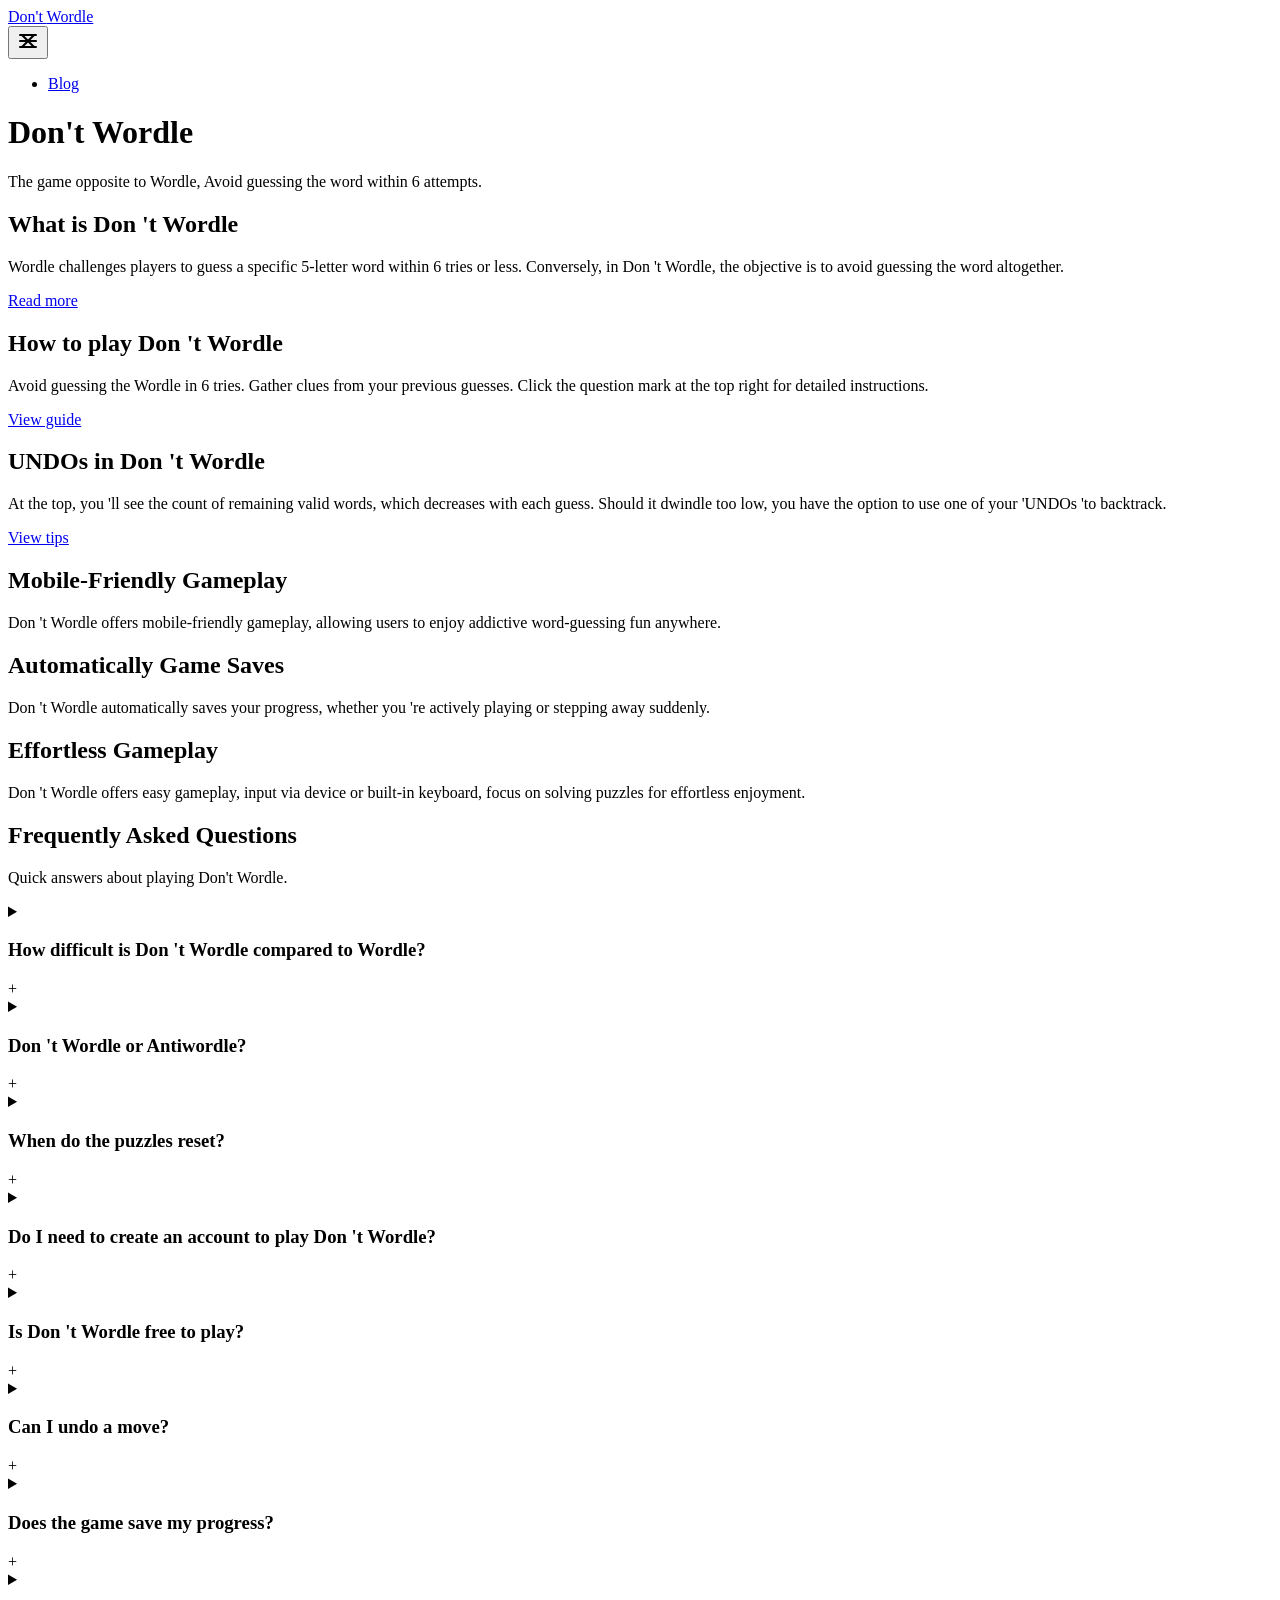
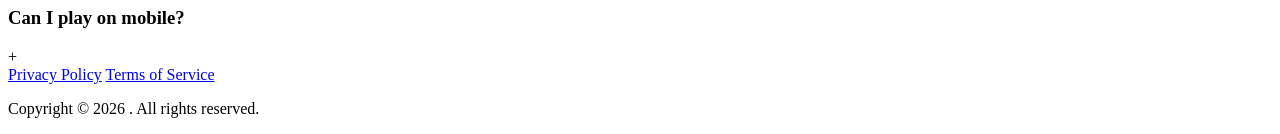
==== index.html @ 12ab4b56 "Create index.html" ====
<!DOCTYPE html>
<html lang="en">
    <head>
        <meta charset="UTF-8">
        <meta name="viewport" content="width=device-width">
        <link rel="icon" type="image/svg+xml" href="/favicon.svg">
        <meta name="generator" content="Astro v3.6.4">
        <title>Don't Wordle - The game opposite to Wordle</title>
        <link rel="canonical" href="https://dontwordle.net/">
        <meta name="description" content="Don't guessing the hidden word within 6 tries. A new puzzle is provided daily.">
        <meta name="robots" content="index, follow">
        <meta property="og:title" content="Don't Wordle - The game opposite to Wordle">
        <meta property="og:type" content="website">
        <meta property="og:image" content="https://dontwordle.net/opengraph.jpg">
        <meta property="og:url" content="https://dontwordle.net/">
        <meta property="og:image:url" content="https://dontwordle.net/opengraph.jpg">
        <meta property="og:image:alt" content="Don't Wordle Homepage Screenshot">
        <!-- Google tag (gtag.js) -->
        <script async src="https://www.googletagmanager.com/gtag/js?id=G-RCT8VWWJVQ"></script>
        <script>
            window.dataLayer = window.dataLayer || [];
            function gtag() {
                dataLayer.push(arguments);
            }
            gtag("js", new Date());

            gtag("config", "G-RCT8VWWJVQ");
        </script>
        <script async src="https://pagead2.googlesyndication.com/pagead/js/adsbygoogle.js?client=ca-pub-7391290963451115" crossorigin="anonymous"></script>
        <link rel="stylesheet" href="/_astro/blog.b8116fa3.css"/>
        <link rel="stylesheet" href="/_astro/App.d53c4189.css"/>
        <script type="module">
            const t = document.getElementById("copyright-year");
            t && (t.textContent = String(new Date().getFullYear()));
        </script>
    </head>
    <body>
        <div class="max-w-screen-xl mx-auto px-5">
            <header class="flex flex-col lg:flex-row justify-between items-center my-5">
                <div class="flex w-full lg:w-auto items-center justify-between">
                    <a href="/" class="text-lg">
                        <span class="font-bold text-slate-800">Don't</span>
                        <span class="text-slate-500">Wordle</span>
                    </a>
                    <div class="block lg:hidden">
                        <button id="astronav-menu" aria-label="Toggle Menu">
                            <svg fill="currentColor" class="w-4 h-4 text-gray-800" width="24" height="24" viewBox="0 0 24 24" xmlns="http://www.w3.org/2000/svg">
                                <title>Toggle Menu</title>
                                <path class="astronav-close-icon astronav-toggle hidden" fill-rule="evenodd" clip-rule="evenodd" d="M18.278 16.864a1 1 0 01-1.414 1.414l-4.829-4.828-4.828 4.828a1 1 0 01-1.414-1.414l4.828-4.829-4.828-4.828a1 1 0 011.414-1.414l4.829 4.828 4.828-4.828a1 1 0 111.414 1.414l-4.828 4.829 4.828 4.828z"></path>
                                <path class="astronav-open-icon astronav-toggle" fill-rule="evenodd" d="M4 5h16a1 1 0 010 2H4a1 1 0 110-2zm0 6h16a1 1 0 010 2H4a1 1 0 010-2zm0 6h16a1 1 0 010 2H4a1 1 0 010-2z"></path>
                            </svg>
                        </button>
                    </div>
                </div>
                <nav class="astronav-items astronav-toggle hidden w-full lg:w-auto mt-2 lg:flex lg:mt-0">
                    <ul class="flex flex-col lg:flex-row lg:gap-3">
                        <li>
                            <a href="/blog" class="flex lg:px-3 py-2 items-center text-gray-600 hover:text-gray-900">
                                <span>Blog</span>
                            </a>
                        </li>
                    </ul>
                </nav>
                <script>
                    (function() {
                        const closeOnClick = false;

                        ["DOMContentLoaded", "astro:after-swap"].forEach( (event) => {
                            document.addEventListener(event, addListeners);
                        }
                        );

                        // Function to clone and replace elements
                        function cloneAndReplace(element) {
                            const clone = element.cloneNode(true);
                            element.parentNode.replaceChild(clone, element);
                        }

                        function addListeners() {
                            // Clean up existing listeners
                            const oldMenuButton = document.getElementById("astronav-menu");
                            if (oldMenuButton) {
                                cloneAndReplace(oldMenuButton);
                            }

                            const oldDropdownMenus = document.querySelectorAll(".astronav-dropdown");
                            oldDropdownMenus.forEach( (menu) => {
                                cloneAndReplace(menu);
                            }
                            );

                            // Mobile nav toggle
                            const menuButton = document.getElementById("astronav-menu");
                            menuButton && menuButton.addEventListener("click", toggleMobileNav);

                            // Dropdown menus
                            const dropdownMenus = document.querySelectorAll(".astronav-dropdown");
                            dropdownMenus.forEach( (menu) => {
                                const button = menu.querySelector("button");
                                button && button.addEventListener("click", (event) => toggleDropdownMenu(event, menu, dropdownMenus));

                                // Handle Submenu Dropdowns
                                const dropDownSubmenus = menu.querySelectorAll(".astronav-dropdown-submenu");

                                dropDownSubmenus.forEach( (submenu) => {
                                    const submenuButton = submenu.querySelector("button");
                                    submenuButton && submenuButton.addEventListener("click", (event) => {
                                        event.stopImmediatePropagation();
                                        toggleSubmenuDropdown(event, submenu);
                                    }
                                    );
                                }
                                );
                            }
                            );

                            // Clicking away from dropdown will remove the dropdown class
                            document.addEventListener("click", closeAllDropdowns);

                            if (closeOnClick) {
                                handleCloseOnClick();
                            }
                        }

                        function toggleMobileNav() {
                            [...document.querySelectorAll(".astronav-toggle")].forEach( (el) => {
                                el.classList.toggle("hidden");
                            }
                            );
                        }

                        function toggleDropdownMenu(event, menu, dropdownMenus) {
                            toggleMenu(menu);

                            // Close one dropdown when selecting another
                            Array.from(dropdownMenus).filter( (el) => el !== menu && !menu.contains(el)).forEach(closeMenu);

                            event.stopPropagation();
                        }

                        function toggleSubmenuDropdown(event, submenu) {
                            event.stopPropagation();
                            toggleMenu(submenu);

                            // Close sibling submenus at the same nesting level
                            const siblingSubmenus = submenu.closest(".astronav-dropdown").querySelectorAll(".astronav-dropdown-submenu");
                            Array.from(siblingSubmenus).filter( (el) => el !== submenu && !submenu.contains(el)).forEach(closeMenu);
                        }

                        function closeAllDropdowns(event) {
                            const dropdownMenus = document.querySelectorAll(".dropdown-toggle");
                            const dropdownParent = document.querySelectorAll(".astronav-dropdown, .astronav-dropdown-submenu");
                            const isButtonInsideDropdown = [...document.querySelectorAll(".astronav-dropdown button, .astronav-dropdown-submenu button, #astronav-menu"), ].some( (button) => button.contains(event.target));
                            if (!isButtonInsideDropdown) {
                                dropdownMenus.forEach( (d) => {
                                    // console.log("I ran", d);
                                    // if (!d.contains(event.target)) {
                                    d.classList.remove("open");
                                    d.removeAttribute("open");
                                    d.classList.add("hidden");
                                    // }
                                }
                                );
                                dropdownParent.forEach( (d) => {
                                    d.classList.remove("open");
                                    d.removeAttribute("open");
                                    d.setAttribute("aria-expanded", "false");
                                }
                                );
                            }
                        }

                        function toggleMenu(menu) {
                            menu.classList.toggle("open");
                            const expanded = menu.getAttribute("aria-expanded") === "true";
                            menu.setAttribute("aria-expanded", expanded ? "false" : "true");
                            menu.hasAttribute("open") ? menu.removeAttribute("open") : menu.setAttribute("open", "");

                            const dropdownToggle = menu.querySelector(".dropdown-toggle");
                            const dropdownExpanded = dropdownToggle.getAttribute("aria-expanded");
                            dropdownToggle.classList.toggle("hidden");
                            dropdownToggle.setAttribute("aria-expanded", dropdownExpanded === "true" ? "false" : "true");
                        }

                        function closeMenu(menu) {
                            // console.log("closing", menu);
                            menu.classList.remove("open");
                            menu.removeAttribute("open");
                            menu.setAttribute("aria-expanded", "false");
                            const dropdownToggles = menu.querySelectorAll(".dropdown-toggle");
                            dropdownToggles.forEach( (toggle) => {
                                toggle.classList.add("hidden");
                                toggle.setAttribute("aria-expanded", "false");
                            }
                            );
                        }

                        function handleCloseOnClick() {
                            const navMenuItems = document.querySelector(".astronav-items");
                            const navToggle = document.getElementById("astronav-menu");
                            const navLink = navMenuItems && navMenuItems.querySelectorAll("a");

                            const MenuIcons = navToggle.querySelectorAll(".astronav-toggle");

                            navLink && navLink.forEach( (item) => {
                                item.addEventListener("click", () => {
                                    navMenuItems?.classList.add("hidden");
                                    MenuIcons.forEach( (el) => {
                                        el.classList.toggle("hidden");
                                    }
                                    );
                                }
                                );
                            }
                            );
                        }
                    }
                    )();
                </script>
                <!-- <div>
      <div class="hidden lg:flex items-center gap-4">
        <a href="#">Log in</a>
        <Link href="#" size="md">Sign up</Link>
      </div>
    </div> -->
            </header>
        </div>
        <div class="max-w-screen-xl mx-auto px-5">
            <div class="mt-16 md:mt-0">
                <h1 class="text-4xl text-center lg:text-5xl font-bold lg:tracking-tight mt-2">Don't Wordle
</h1>
                <p class="text-lg text-center mt-4 text-slate-600">The game opposite to Wordle, Avoid guessing the word within 6 attempts.
</p>
            </div>
            <style>
                astro-island,astro-slot,astro-static-slot {
                    display: contents
                }
            </style>
            <script>
                ( () => {
                    var e = async t => {
                        await (await t())()
                    }
                    ;
                    (self.Astro || (self.Astro = {})).only = e;
                    window.dispatchEvent(new Event("astro:only"));
                }
                )();
                ;( () => {
                    var b = Object.defineProperty;
                    var f = (c, o, i) => o in c ? b(c, o, {
                        enumerable: !0,
                        configurable: !0,
                        writable: !0,
                        value: i
                    }) : c[o] = i;
                    var l = (c, o, i) => (f(c, typeof o != "symbol" ? o + "" : o, i),
                    i);
                    var p;
                    {
                        let c = {
                            0: t => m(t),
                            1: t => i(t),
                            2: t => new RegExp(t),
                            3: t => new Date(t),
                            4: t => new Map(i(t)),
                            5: t => new Set(i(t)),
                            6: t => BigInt(t),
                            7: t => new URL(t),
                            8: t => new Uint8Array(t),
                            9: t => new Uint16Array(t),
                            10: t => new Uint32Array(t)
                        }
                          , o = t => {
                            let[e,r] = t;
                            return e in c ? c[e](r) : void 0
                        }
                          , i = t => t.map(o)
                          , m = t => typeof t != "object" || t === null ? t : Object.fromEntries(Object.entries(t).map( ([e,r]) => [e, o(r)]));
                        customElements.get("astro-island") || customElements.define("astro-island", (p = class extends HTMLElement {
                            constructor() {
                                super(...arguments);
                                l(this, "Component");
                                l(this, "hydrator");
                                l(this, "hydrate", async () => {
                                    var d;
                                    if (!this.hydrator || !this.isConnected)
                                        return;
                                    let e = (d = this.parentElement) == null ? void 0 : d.closest("astro-island[ssr]");
                                    if (e) {
                                        e.addEventListener("astro:hydrate", this.hydrate, {
                                            once: !0
                                        });
                                        return
                                    }
                                    let r = this.querySelectorAll("astro-slot")
                                      , a = {}
                                      , h = this.querySelectorAll("template[data-astro-template]");
                                    for (let n of h) {
                                        let s = n.closest(this.tagName);
                                        s != null && s.isSameNode(this) && (a[n.getAttribute("data-astro-template") || "default"] = n.innerHTML,
                                        n.remove())
                                    }
                                    for (let n of r) {
                                        let s = n.closest(this.tagName);
                                        s != null && s.isSameNode(this) && (a[n.getAttribute("name") || "default"] = n.innerHTML)
                                    }
                                    let u;
                                    try {
                                        u = this.hasAttribute("props") ? m(JSON.parse(this.getAttribute("props"))) : {}
                                    } catch (n) {
                                        let s = this.getAttribute("component-url") || "<unknown>"
                                          , y = this.getAttribute("component-export");
                                        throw y && (s += ` (export ${y})`),
                                        console.error(`[hydrate] Error parsing props for component ${s}`, this.getAttribute("props"), n),
                                        n
                                    }
                                    await this.hydrator(this)(this.Component, u, a, {
                                        client: this.getAttribute("client")
                                    }),
                                    this.removeAttribute("ssr"),
                                    this.dispatchEvent(new CustomEvent("astro:hydrate"))
                                }
                                );
                                l(this, "unmount", () => {
                                    this.isConnected || this.dispatchEvent(new CustomEvent("astro:unmount"))
                                }
                                )
                            }
                            disconnectedCallback() {
                                document.removeEventListener("astro:after-swap", this.unmount),
                                document.addEventListener("astro:after-swap", this.unmount, {
                                    once: !0
                                })
                            }
                            connectedCallback() {
                                if (!this.hasAttribute("await-children") || document.readyState === "interactive" || document.readyState === "complete")
                                    this.childrenConnectedCallback();
                                else {
                                    let e = () => {
                                        document.removeEventListener("DOMContentLoaded", e),
                                        r.disconnect(),
                                        this.childrenConnectedCallback()
                                    }
                                      , r = new MutationObserver( () => {
                                        var a;
                                        ((a = this.lastChild) == null ? void 0 : a.nodeType) === Node.COMMENT_NODE && this.lastChild.nodeValue === "astro:end" && (this.lastChild.remove(),
                                        e())
                                    }
                                    );
                                    r.observe(this, {
                                        childList: !0
                                    }),
                                    document.addEventListener("DOMContentLoaded", e)
                                }
                            }
                            async childrenConnectedCallback() {
                                let e = this.getAttribute("before-hydration-url");
                                e && await import(e),
                                this.start()
                            }
                            start() {
                                let e = JSON.parse(this.getAttribute("opts"))
                                  , r = this.getAttribute("client");
                                if (Astro[r] === void 0) {
                                    window.addEventListener(`astro:${r}`, () => this.start(), {
                                        once: !0
                                    });
                                    return
                                }
                                Astro[r](async () => {
                                    let a = this.getAttribute("renderer-url")
                                      , [h,{default: u}] = await Promise.all([import(this.getAttribute("component-url")), a ? import(a) : () => () => {}
                                    ])
                                      , d = this.getAttribute("component-export") || "default";
                                    if (!d.includes("."))
                                        this.Component = h[d];
                                    else {
                                        this.Component = h;
                                        for (let n of d.split("."))
                                            this.Component = this.Component[n]
                                    }
                                    return this.hydrator = u,
                                    this.hydrate
                                }
                                , e, this)
                            }
                            attributeChangedCallback() {
                                this.hydrate()
                            }
                        }
                        ,
                        l(p, "observedAttributes", ["props"]),
                        p))
                    }
                }
                )();
            </script>
            <astro-island uid="164en0" component-url="/_astro/App.109195bf.js" component-export="default" renderer-url="/_astro/client.7bfb04bd.js" props="{}" ssr="" client="only" opts="{&quot;name&quot;:&quot;App&quot;,&quot;value&quot;:&quot;react&quot;}"></astro-island>
            <div class="grid sm:grid-cols-2 md:grid-cols-3 mt-16 gap-16">
                <div class="flex gap-4 items-start">
                    <div class="mt-1 bg-black rounded-full  p-2 w-8 h-8 shrink-0"></div>
                    <div>
                        <h2 class="font-semibold text-lg">What is Don &#39;t Wordle</h2>
                        <p class="text-slate-500 mt-2 leading-relaxed">Wordle challenges players to guess a specific 5-letter word within 6 tries or less. Conversely, in Don &#39;t Wordle, the objective is to avoid guessing the word altogether.</p>
                        <a href="/blog/what-is-dont-wordle-game" class="mt-3 inline-flex text-sm font-medium text-blue-600 hover:text-blue-800 underline">Read more </a>
                    </div>
                </div>
                <div class="flex gap-4 items-start">
                    <div class="mt-1 bg-black rounded-full  p-2 w-8 h-8 shrink-0"></div>
                    <div>
                        <h2 class="font-semibold text-lg">How to play Don &#39;t Wordle</h2>
                        <p class="text-slate-500 mt-2 leading-relaxed">Avoid guessing the Wordle in 6 tries. Gather clues from your previous guesses. Click the question mark at the top right for detailed instructions.</p>
                        <a href="/blog/how-to-play-dont-wordle-game" class="mt-3 inline-flex text-sm font-medium text-blue-600 hover:text-blue-800 underline">View guide </a>
                    </div>
                </div>
                <div class="flex gap-4 items-start">
                    <div class="mt-1 bg-black rounded-full  p-2 w-8 h-8 shrink-0"></div>
                    <div>
                        <h2 class="font-semibold text-lg">UNDOs in Don &#39;t Wordle</h2>
                        <p class="text-slate-500 mt-2 leading-relaxed">At the top, you &#39;ll see the count of remaining valid words, which decreases with each guess. Should it dwindle too low, you have the option to use one of your &#39;UNDOs &#39;to backtrack.</p>
                        <a href="/blog/tips-for-playing-dont-wordle-game" class="mt-3 inline-flex text-sm font-medium text-blue-600 hover:text-blue-800 underline">View tips </a>
                    </div>
                </div>
                <div class="flex gap-4 items-start">
                    <div class="mt-1 bg-black rounded-full  p-2 w-8 h-8 shrink-0"></div>
                    <div>
                        <h2 class="font-semibold text-lg">Mobile-Friendly Gameplay</h2>
                        <p class="text-slate-500 mt-2 leading-relaxed">Don &#39;t Wordle offers mobile-friendly gameplay, allowing users to enjoy addictive word-guessing fun anywhere.</p>
                    </div>
                </div>
                <div class="flex gap-4 items-start">
                    <div class="mt-1 bg-black rounded-full  p-2 w-8 h-8 shrink-0"></div>
                    <div>
                        <h2 class="font-semibold text-lg">Automatically Game Saves</h2>
                        <p class="text-slate-500 mt-2 leading-relaxed">Don &#39;t Wordle automatically saves your progress, whether you &#39;re actively playing or stepping away suddenly.</p>
                    </div>
                </div>
                <div class="flex gap-4 items-start">
                    <div class="mt-1 bg-black rounded-full  p-2 w-8 h-8 shrink-0"></div>
                    <div>
                        <h2 class="font-semibold text-lg">Effortless Gameplay</h2>
                        <p class="text-slate-500 mt-2 leading-relaxed">Don &#39;t Wordle offers easy gameplay, input via device or built-in keyboard, focus on solving puzzles for effortless enjoyment.</p>
                    </div>
                </div>
            </div>
            <section class="mx-auto mt-20 max-w-3xl">
                <div class="text-center">
                    <h2 class="text-3xl font-bold tracking-tight text-slate-900">Frequently Asked Questions
</h2>
                    <p class="mt-3 text-slate-600">Quick answers about playing Don't Wordle.
</p>
                </div>
                <div class="mt-8 divide-y divide-slate-200 border-y border-slate-200">
                    <details class="group py-5">
                        <summary class="flex cursor-pointer list-none items-center justify-between gap-4 text-left text-lg font-semibold text-slate-900">
                            <h3>How difficult is Don &#39;t Wordle compared to Wordle?</h3>
                            <span class="text-2xl leading-none text-slate-400 transition group-open:rotate-45">+
</span>
                        </summary>
                        <p class="mt-3 leading-7 text-slate-600">Don &#39;t Wordle is much harder than Wordle, which is intentionally done by Don &#39;t Wordle to make the puzzles more challenging.</p>
                    </details>
                    <details class="group py-5">
                        <summary class="flex cursor-pointer list-none items-center justify-between gap-4 text-left text-lg font-semibold text-slate-900">
                            <h3>Don &#39;t Wordle or Antiwordle?</h3>
                            <span class="text-2xl leading-none text-slate-400 transition group-open:rotate-45">+
</span>
                        </summary>
                        <p class="mt-3 leading-7 text-slate-600">Don &#39;t Wordle and Antiwordle are the same game, and they play almost the same.</p>
                    </details>
                    <details class="group py-5">
                        <summary class="flex cursor-pointer list-none items-center justify-between gap-4 text-left text-lg font-semibold text-slate-900">
                            <h3>When do the puzzles reset?</h3>
                            <span class="text-2xl leading-none text-slate-400 transition group-open:rotate-45">+
</span>
                        </summary>
                        <p class="mt-3 leading-7 text-slate-600">The puzzles are reset every day, which means that every day is a new challenge, so you &#39;re welcome to play a game every day.</p>
                    </details>
                    <details class="group py-5">
                        <summary class="flex cursor-pointer list-none items-center justify-between gap-4 text-left text-lg font-semibold text-slate-900">
                            <h3>Do I need to create an account to play Don &#39;t Wordle?</h3>
                            <span class="text-2xl leading-none text-slate-400 transition group-open:rotate-45">+
</span>
                        </summary>
                        <p class="mt-3 leading-7 text-slate-600">You don &#39;t need to create any account to play Don &#39;t Wordle because it runs in your browser.</p>
                    </details>
                    <details class="group py-5">
                        <summary class="flex cursor-pointer list-none items-center justify-between gap-4 text-left text-lg font-semibold text-slate-900">
                            <h3>Is Don &#39;t Wordle free to play?</h3>
                            <span class="text-2xl leading-none text-slate-400 transition group-open:rotate-45">+
</span>
                        </summary>
                        <p class="mt-3 leading-7 text-slate-600">Yes, Don &#39;t Wordle is free to play and we won &#39;t charge you anything.</p>
                    </details>
                    <details class="group py-5">
                        <summary class="flex cursor-pointer list-none items-center justify-between gap-4 text-left text-lg font-semibold text-slate-900">
                            <h3>Can I undo a move?</h3>
                            <span class="text-2xl leading-none text-slate-400 transition group-open:rotate-45">+
</span>
                        </summary>
                        <p class="mt-3 leading-7 text-slate-600">Yes. If your remaining valid words get too low, you can use an UNDO to backtrack and try a different route. Make good use of the UNDO mechanic, it will help you win the game!</p>
                    </details>
                    <details class="group py-5">
                        <summary class="flex cursor-pointer list-none items-center justify-between gap-4 text-left text-lg font-semibold text-slate-900">
                            <h3>Does the game save my progress?</h3>
                            <span class="text-2xl leading-none text-slate-400 transition group-open:rotate-45">+
</span>
                        </summary>
                        <p class="mt-3 leading-7 text-slate-600">Yes. Don &#39;t Wordle automatically saves your current game progress, so you can come back later and keep playing.</p>
                    </details>
                    <details class="group py-5">
                        <summary class="flex cursor-pointer list-none items-center justify-between gap-4 text-left text-lg font-semibold text-slate-900">
                            <h3>Can I play on mobile?</h3>
                            <span class="text-2xl leading-none text-slate-400 transition group-open:rotate-45">+
</span>
                        </summary>
                        <p class="mt-3 leading-7 text-slate-600">Yes. Don &#39;t Wordle is designed to work well on mobile devices, tablets, and desktop browsers.</p>
                    </details>
                </div>
            </section>
        </div>
        <footer class="my-20 px-5">
            <nav class="mb-4 flex justify-center gap-6 text-sm text-slate-500" aria-label="Footer">
                <a class="hover:text-slate-900" href="/privacy-policy">Privacy Policy</a>
                <a class="hover:text-slate-900" href="/terms-of-service">Terms of Service</a>
            </nav>
            <p class="text-center text-sm text-slate-500">
                Copyright © <span id="copyright-year">2026</span>
                . All rights reserved.

            </p>
        </footer>
        <script defer src="https://static.cloudflareinsights.com/beacon.min.js/v833ccba57c9e4d2798f2e76cebdd09a11778172276447" integrity="sha512-57MDmcccJXYtNnH+ZiBwzC4jb2rvgVCEokYN+L/nLlmO8rfYT/gIpW2A569iJ/3b+0UEasghjuZH/ma3wIs/EQ==" data-cf-beacon='{"version":"2024.11.0","token":"1f3c5c199eaf436684d13373bb86c7ff","r":1,"server_timing":{"name":{"cfCacheStatus":true,"cfEdge":true,"cfExtPri":true,"cfL4":true,"cfOrigin":true,"cfSpeedBrain":true},"location_startswith":null}}' crossorigin="anonymous"></script>
    </body>
</html>
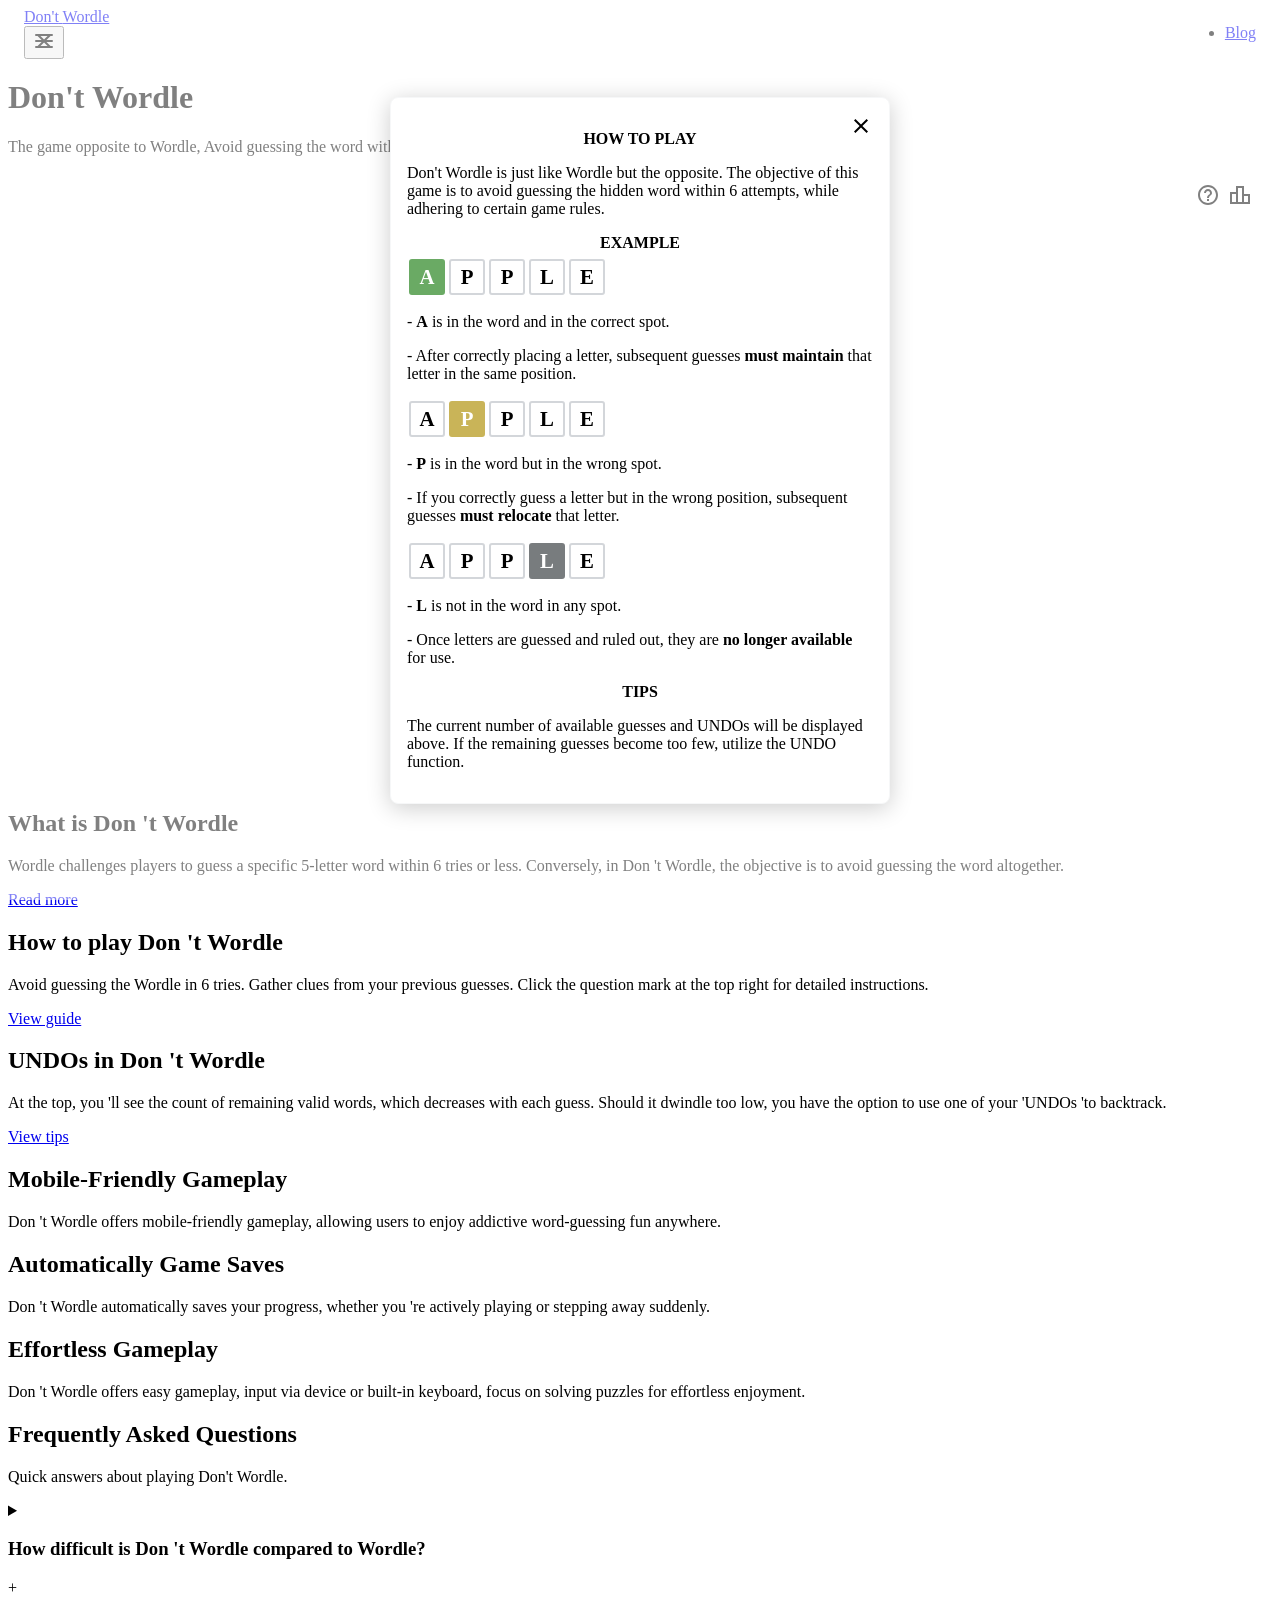
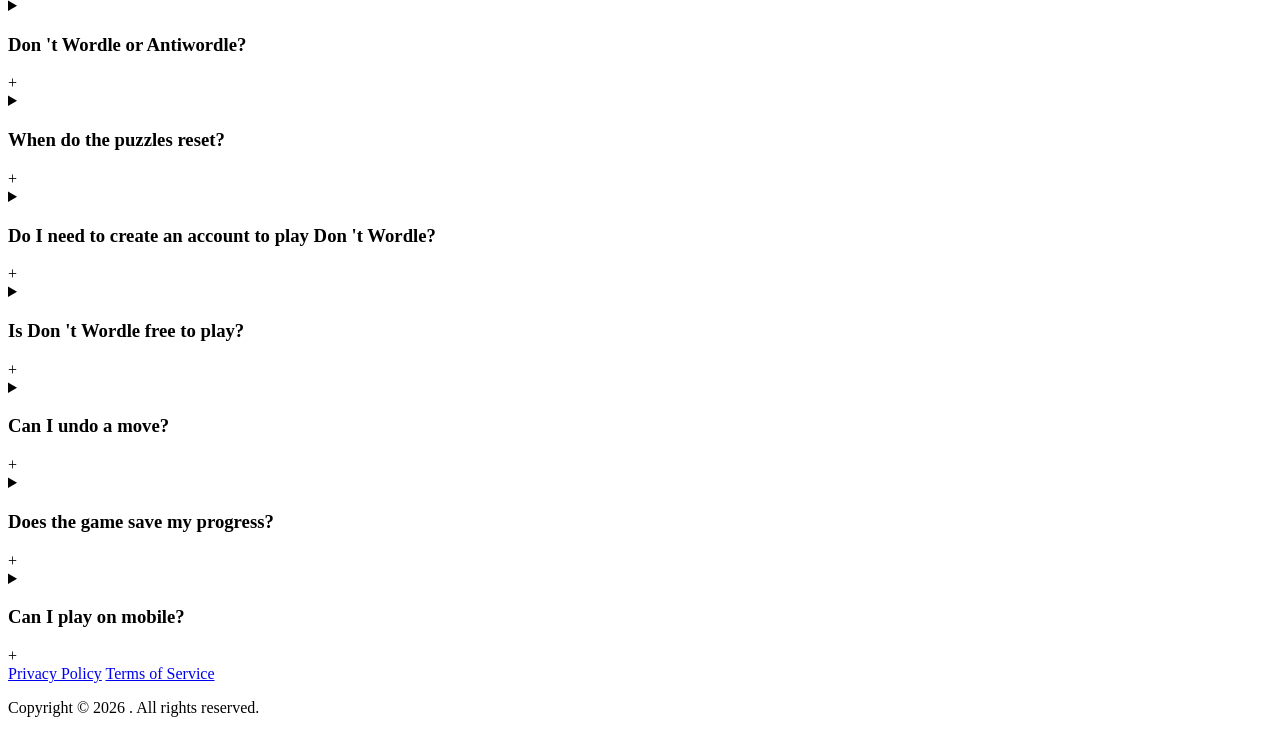
==== commit e4d64f23: "added some js and css" ====
--- a/index.html
+++ b/index.html
@@ -6,27 +6,13 @@
         <link rel="icon" type="image/svg+xml" href="/favicon.svg">
         <meta name="generator" content="Astro v3.6.4">
         <title>Don't Wordle - The game opposite to Wordle</title>
-        <link rel="canonical" href="https://dontwordle.net/">
         <meta name="description" content="Don't guessing the hidden word within 6 tries. A new puzzle is provided daily.">
         <meta name="robots" content="index, follow">
         <meta property="og:title" content="Don't Wordle - The game opposite to Wordle">
         <meta property="og:type" content="website">
         <meta property="og:image" content="https://dontwordle.net/opengraph.jpg">
-        <meta property="og:url" content="https://dontwordle.net/">
         <meta property="og:image:url" content="https://dontwordle.net/opengraph.jpg">
         <meta property="og:image:alt" content="Don't Wordle Homepage Screenshot">
-        <!-- Google tag (gtag.js) -->
-        <script async src="https://www.googletagmanager.com/gtag/js?id=G-RCT8VWWJVQ"></script>
-        <script>
-            window.dataLayer = window.dataLayer || [];
-            function gtag() {
-                dataLayer.push(arguments);
-            }
-            gtag("js", new Date());
-
-            gtag("config", "G-RCT8VWWJVQ");
-        </script>
-        <script async src="https://pagead2.googlesyndication.com/pagead/js/adsbygoogle.js?client=ca-pub-7391290963451115" crossorigin="anonymous"></script>
         <link rel="stylesheet" href="/_astro/blog.b8116fa3.css"/>
         <link rel="stylesheet" href="/_astro/App.d53c4189.css"/>
         <script type="module">
--- a/_astro/App.d53c4189.css
+++ b/_astro/App.d53c4189.css
@@ -0,0 +1,860 @@
+.App:focus,button:focus {
+    outline: none
+}
+
+.in-game-score {
+    display: flex;
+    justify-content: center;
+    text-align: center
+}
+
+.valid-words-remaining-container {
+    margin-right: 20px
+}
+
+.in-game-score .score-count {
+    font-size: 2em;
+    margin-bottom: 15px
+}
+
+.show-undo-link {
+    color: #00e;
+    text-decoration: underline;
+    cursor: pointer
+}
+
+.valid-words-remaining-count-at-row {
+    position: absolute;
+    width: 60px;
+    left: calc(50% + 104px)
+}
+
+.valid-words-remaining-count-at-row.show-link-to-words-remaining {
+    text-decoration: underline;
+    color: #00f;
+    cursor: pointer
+}
+
+.letter-box {
+    border: 2px solid #d3d6da;
+    border-radius: 3px;
+    margin: 2px;
+    font-size: 1.3rem;
+    font-weight: 700;
+    height: 2rem;
+    width: 2rem;
+    display: flex;
+    justify-content: center;
+    align-items: center;
+    text-transform: uppercase
+}
+
+.filled-box {
+    border: 2px solid black
+}
+
+.letter-row {
+    display: flex
+}
+
+.letter-box-miss {
+    border: 2px solid #787c7e;
+    background-color: #787c7e;
+    color: #fff
+}
+
+.letter-box-success {
+    border: 2px solid #6aaa64;
+    background-color: #6aaa64;
+    color: #fff
+}
+
+.letter-box-partial-success {
+    border: 2px solid #c9b458;
+    background-color: #c9b458;
+    color: #fff
+}
+
+.letter-box-death {
+    border: 2px solid #ec4646;
+    background-color: #ec4646;
+    color: #fff
+}
+
+.letter-box-disqualified {
+    border: 2px solid #a8a8a8;
+    background-color: #a8a8a8;
+    color: #a8a8a8;
+    transition: 3s
+}
+
+.letter-box-win {
+    animation-name: Bounce;
+    animation-duration: 1s
+}
+
+.letter-box[data-animation=pop] {
+    animation-name: PopIn;
+    animation-duration: .1s
+}
+
+@keyframes PopIn {
+    0% {
+        transform: scale(.8);
+        opacity: 0
+    }
+
+    40% {
+        transform: scale(1.1);
+        opacity: 1
+    }
+}
+
+.letter-box[data-animation=flip-in] {
+    animation-name: FlipIn;
+    animation-duration: .2s;
+    animation-timing-function: ease-in;
+    animation-fill-mode: forwards
+}
+
+@keyframes FlipIn {
+    0% {
+        transform: rotateX(0)
+    }
+
+    to {
+        transform: rotateX(-90deg)
+    }
+}
+
+.letter-box[data-animation=flip-out] {
+    animation-name: FlipOut;
+    animation-duration: .2s;
+    animation-timing-function: ease-in;
+    animation-fill-mode: forwards
+}
+
+@keyframes FlipOut {
+    0% {
+        transform: rotateX(-90deg)
+    }
+
+    to {
+        transform: rotateX(0)
+    }
+}
+
+.letter-box[data-animation=flip-game-over-begin] {
+    animation-name: FlipGameOverBegin;
+    animation-duration: .2s;
+    animation-timing-function: ease-in;
+    animation-fill-mode: forwards
+}
+
+@keyframes FlipGameOverBegin {
+    0% {
+        transform: rotateX(0)
+    }
+
+    to {
+        transform: rotateX(-90deg)
+    }
+}
+
+.letter-box[data-animation=flip-game-over-end] {
+    animation-name: FlipGameOverEnd;
+    animation-duration: .2s;
+    animation-timing-function: ease-in;
+    animation-fill-mode: forwards
+}
+
+@keyframes FlipGameOverEnd {
+    0% {
+        transform: rotateX(-90deg)
+    }
+
+    to {
+        transform: rotateX(0)
+    }
+}
+
+@keyframes Bounce {
+    0%,20% {
+        transform: translateY(0)
+    }
+
+    40% {
+        transform: translateY(-30px)
+    }
+
+    50% {
+        transform: translateY(5px)
+    }
+
+    60% {
+        transform: translateY(-15px)
+    }
+
+    80% {
+        transform: translateY(2px)
+    }
+
+    to {
+        transform: translateY(0)
+    }
+}
+
+#game-board {
+    display: flex;
+    align-items: center;
+    flex-direction: column
+}
+
+#keyboard-cont {
+    margin: 1rem 0;
+    display: flex;
+    flex-direction: column;
+    align-items: center
+}
+
+#keyboard-cont div {
+    display: flex
+}
+
+.special-buttons {
+    margin-bottom: 20px;
+    text-transform: none
+}
+
+.second-row {
+    margin: .5rem 0
+}
+
+.keyboard-button {
+    height: 50px;
+    border-radius: 4px;
+    font-size: 1rem;
+    font-weight: 700;
+    padding: .5rem;
+    margin: 0 2px;
+    cursor: pointer;
+    text-transform: uppercase;
+    border: 2px solid #d3d6da;
+    background-color: #d3d6da;
+    color: #000
+}
+
+#undo-button,#show-undo-results,#random-starting-word {
+    text-transform: none;
+    height: 40px
+}
+
+.keyboard-button-success {
+    border: 2px solid #6aaa64;
+    background-color: #6aaa64;
+    color: #fff
+}
+
+.keyboard-button-partial-success {
+    border: 2px solid #c9b458;
+    background-color: #c9b458;
+    color: #fff
+}
+
+.keyboard-button-miss {
+    border: 2px solid #787c7e;
+    background-color: #787c7e;
+    color: #fff
+}
+
+.keyboard-button-miss .delete-icon path {
+    fill: #fff
+}
+
+header {
+    display: flex;
+    flex-direction: row;
+    align-items: center;
+    justify-content: space-between;
+    flex-wrap: nowrap;
+    height: 50px;
+    color: #000;
+    padding: 0 16px;
+    margin-bottom: 16px
+}
+
+header .title {
+    font-weight: 700;
+    font-size: 20px;
+    line-height: 100%;
+    letter-spacing: .01em;
+    text-align: center;
+    left: 0;
+    right: 0;
+    pointer-events: none
+}
+
+button.icon {
+    background: none;
+    border: none;
+    cursor: pointer;
+    padding: 0 4px
+}
+
+#nav-button {
+    padding-top: 2px
+}
+
+.menu-left {
+    display: flex;
+    margin: 0;
+    padding: 0;
+    align-items: center;
+    width: 70px;
+    justify-content: flex-start
+}
+
+.valid-word-remaining-result {
+    display: flex
+}
+
+.valid-word-remaining-list {
+    font-size: 1.6rem
+}
+
+.valid-word-remaining-result-letter {
+    border: 2px solid #d3d6da;
+    border-radius: 3px;
+    margin: 2px;
+    font-size: 1.6rem;
+    font-weight: 700;
+    height: 2.4rem;
+    width: 2.4rem;
+    display: flex;
+    justify-content: center;
+    align-items: center;
+    text-transform: uppercase;
+    text-align: center
+}
+
+.valid-letter-box-miss {
+    border: 2px solid #787c7e;
+    background-color: #787c7e;
+    color: #fff
+}
+
+.valid-letter-box-success {
+    border: 2px solid #6aaa64;
+    background-color: #6aaa64;
+    color: #fff
+}
+
+.valid-letter-box-partial-success {
+    border: 2px solid #c9b458;
+    background-color: #c9b458;
+    color: #fff
+}
+
+.close-icon {
+    width: 24px;
+    height: 24px;
+    position: absolute;
+    top: 16px;
+    right: 16px;
+    cursor: pointer
+}
+
+.container {
+    display: flex;
+    flex-direction: column;
+    align-items: center;
+    justify-content: center;
+    padding-top: 16px
+}
+
+.container h1 {
+    font-weight: 700;
+    font-size: 16px;
+    letter-spacing: .5px;
+    text-transform: uppercase;
+    text-align: center;
+    margin-bottom: 10px
+}
+
+#statistics1,#statistics2 {
+    display: flex;
+    margin-bottom: 30px
+}
+
+#guess-distribution {
+    width: 80%
+}
+
+.statistic-container {
+    flex: 1;
+    margin-left: 12px
+}
+
+.statistic-container .statistic {
+    font-size: 36px;
+    font-weight: 400;
+    display: flex;
+    align-items: center;
+    justify-content: center;
+    text-align: center;
+    letter-spacing: .05em;
+    font-variant-numeric: proportional-nums
+}
+
+.statistic-container .label {
+    font-size: 12px;
+    display: flex;
+    align-items: center;
+    justify-content: center;
+    text-align: center
+}
+
+.graph-container {
+    width: 100%;
+    display: flex;
+    align-items: center;
+    padding-bottom: 12px;
+    font-size: 14px;
+    line-height: 20px
+}
+
+.graph-container .guess {
+    width: 100px;
+    text-align: right
+}
+
+.graph-container .graph {
+    width: 100%;
+    height: 100%;
+    padding-left: 4px
+}
+
+.graph-container .graph .num-guesses {
+    font-weight: 700;
+    color: #fff
+}
+
+.graph-container .graph .graph-bar {
+    height: 100%;
+    width: 0%;
+    position: relative;
+    background-color: gray;
+    display: flex;
+    justify-content: center
+}
+
+.graph-container .graph .graph-bar.align-right {
+    justify-content: flex-end;
+    padding-right: 8px
+}
+
+.graph-container .graph .graph-bar.highlight {
+    background-color: #6aaa64
+}
+
+.footer {
+    display: flex;
+    width: 100%
+}
+
+.countdown {
+    border-right: 1px solid black;
+    padding-right: 12px;
+    width: 50%
+}
+
+.statistic.timer {
+    font-variant-numeric: initial
+}
+
+.share {
+    display: flex;
+    justify-content: center;
+    align-items: center;
+    padding-left: 12px;
+    width: 50%
+}
+
+button#share-button {
+    background-color: #6aaa64;
+    color: #fff;
+    font-family: inherit;
+    font-weight: 700;
+    border-radius: 4px;
+    cursor: pointer;
+    border: none;
+    -webkit-user-select: none;
+    -moz-user-select: none;
+    user-select: none;
+    display: flex;
+    justify-content: center;
+    align-items: center;
+    text-transform: uppercase;
+    -webkit-tap-highlight-color: rgba(0,0,0,.3);
+    width: 80%;
+    font-size: 20px;
+    height: 52px;
+    -webkit-filter: brightness(100%)
+}
+
+button#share-button game-icon {
+    width: 24px;
+    height: 24px;
+    padding-left: 8px
+}
+
+.InfoModal game-icon {
+    position: fixed;
+    -webkit-user-select: none;
+    -moz-user-select: none;
+    user-select: none;
+    cursor: pointer
+}
+
+.overlay {
+    display: none;
+    position: absolute;
+    width: 100%;
+    height: 100%;
+    top: 0;
+    left: 0;
+    justify-content: center;
+    align-items: center;
+    background-color: #ffffff80;
+    z-index: 3000
+}
+
+.overlay[modal-state=visible] {
+    display: flex
+}
+
+.content {
+    position: relative;
+    border-radius: 8px;
+    border: 1px solid #f6f7f8;
+    background-color: #fff;
+    color: #000;
+    box-shadow: 0 4px 23px #0003;
+    width: 90%;
+    max-height: 90%;
+    overflow-y: auto;
+    animation: SlideIn .2s;
+    max-width: 500px;
+    padding: 16px;
+    box-sizing: border-box
+}
+
+.content.closing {
+    animation: SlideOut .2s
+}
+
+.CheatModal game-icon {
+    position: fixed;
+    -webkit-user-select: none;
+    -moz-user-select: none;
+    user-select: none;
+    cursor: pointer
+}
+
+@keyframes SlideIn {
+    0% {
+        transform: translateY(30px);
+        opacity: 0
+    }
+
+    to {
+        transform: translateY(0);
+        opacity: 1
+    }
+}
+
+@keyframes SlideOut {
+    0% {
+        transform: translateY(0);
+        opacity: 1
+    }
+
+    90% {
+        opacity: 0
+    }
+
+    to {
+        opacity: 0;
+        transform: translateY(60px)
+    }
+}
+
+.undo-word-result {
+    display: flex
+}
+
+.undo-word-list {
+    font-size: 1.6rem
+}
+
+.undo-word-result-letter {
+    border: 2px solid #d3d6da;
+    border-radius: 3px;
+    margin: 2px;
+    font-size: 1.6rem;
+    font-weight: 700;
+    height: 2.4rem;
+    width: 2.4rem;
+    display: flex;
+    justify-content: center;
+    align-items: center;
+    text-transform: uppercase;
+    text-align: center
+}
+
+.undo-letter-box-miss {
+    border: 2px solid #787c7e;
+    background-color: #787c7e;
+    color: #fff
+}
+
+.undo-letter-box-success {
+    border: 2px solid #6aaa64;
+    background-color: #6aaa64;
+    color: #fff
+}
+
+.undo-letter-box-partial-success {
+    border: 2px solid #c9b458;
+    background-color: #c9b458;
+    color: #fff
+}
+
+.settings-overlay {
+    display: none;
+    position: absolute;
+    width: 100%;
+    height: 100%;
+    top: 0;
+    left: 0;
+    justify-content: center;
+    align-items: center;
+    background-color: #fff;
+    z-index: 3000
+}
+
+.settings-overlay[modal-state=visible] {
+    display: flex
+}
+
+.settings-overlay-content {
+    position: relative;
+    color: #000;
+    padding: 0 32px;
+    max-width: 400px;
+    width: 100%;
+    overflow-y: auto;
+    height: 100%;
+    display: flex;
+    flex-direction: column;
+    background-color: #fff;
+    animation: SettingsSlideIn .2s
+}
+
+.close-icon {
+    width: 24px;
+    height: 24px;
+    position: absolute;
+    top: 16px;
+    right: 16px
+}
+
+@keyframes SettingsSlideIn {
+    0% {
+        transform: translateY(30px);
+        opacity: 0
+    }
+
+    to {
+        transform: translateY(0);
+        opacity: 1
+    }
+}
+
+.setting {
+    display: flex;
+    justify-content: space-between;
+    align-items: center;
+    border-bottom: 1px solid rgb(211,214,218);
+    padding: 16px 0
+}
+
+.text {
+    padding-right: 8px
+}
+
+.title {
+    font-size: 18px
+}
+
+.description {
+    font-size: 12px;
+    color: #080909
+}
+
+.switch {
+    height: 20px;
+    width: 32px;
+    vertical-align: middle;
+    background: rgb(135,138,140);
+    border-radius: 999px;
+    display: block;
+    position: relative
+}
+
+.knob {
+    display: block;
+    position: absolute;
+    left: 2px;
+    top: 2px;
+    height: calc(100% - 4px);
+    width: 50%;
+    border-radius: 8px;
+    background: white;
+    transform: translate(0);
+    transition: transform .3s
+}
+
+game-switch[checked=true] .switch {
+    background: #6aaa64
+}
+
+game-switch[checked=true] .knob {
+    transform: translate(calc(100% - 4px))
+}
+
+game-switch[disabled=true] .switch {
+    opacity: .5
+}
+
+.game-over-section {
+    margin-top: 20px;
+    animation: fadeIn 3s
+}
+
+@keyframes fadeIn {
+    0% {
+        opacity: 0
+    }
+
+    to {
+        opacity: 1
+    }
+}
+
+.game-over-message {
+    margin: 0 auto 10px;
+    text-align: center;
+    font-weight: 700
+}
+
+.share-button-container {
+    display: flex;
+    justify-content: center;
+    align-items: center;
+    padding-left: 12px
+}
+
+button#share-button-home-page {
+    background-color: #6aaa64;
+    color: #fff;
+    border: none
+}
+
+button#stats-button-home-page {
+    background-color: #787c7e;
+    color: #fff;
+    border: none
+}
+
+button#share-button-home-page,button#stats-button-home-page {
+    font-family: inherit;
+    font-weight: 700;
+    border-radius: 4px;
+    cursor: pointer;
+    -webkit-user-select: none;
+    -moz-user-select: none;
+    user-select: none;
+    display: flex;
+    justify-content: center;
+    align-items: center;
+    text-transform: uppercase;
+    -webkit-tap-highlight-color: rgba(0,0,0,.3);
+    font-size: 15px;
+    height: 40px;
+    width: 100px;
+    -webkit-filter: brightness(100%);
+    margin: 5px
+}
+
+button#share-button-home-page game-icon,button#stats-button-home-page game-icon {
+    width: 24px;
+    height: 24px;
+    padding-left: 8px
+}
+
+#game-toaster {
+    z-index: 4000
+}
+
+.toaster {
+    position: absolute;
+    top: 124px;
+    left: 50%;
+    transform: translate(-50%);
+    pointer-events: none;
+    width: -moz-fit-content;
+    width: fit-content;
+    max-width: 400px
+}
+
+.toast {
+    position: relative;
+    margin: 16px;
+    background-color: #000;
+    color: #fff;
+    padding: 16px;
+    border: none;
+    border-radius: 4px;
+    opacity: 1;
+    font-weight: 700
+}
+
+.fade[toastpurpose=survived] {
+    transition: opacity 1.5s cubic-bezier(.645,.045,.355,1);
+    transition-delay: 2s;
+    opacity: 0
+}
+
+.fade[toastpurpose=gameover] {
+    transition: opacity 1.5s cubic-bezier(.645,.045,.355,1);
+    transition-delay: 1s;
+    opacity: 0
+}
+
+.fade[toastpurpose=tempeliminated] {
+    transition: opacity 1.5s cubic-bezier(.645,.045,.355,1);
+    transition-delay: 3.5s;
+    opacity: 0
+}
+
+.fade[toastpurpose=eliminated] {
+    transition: opacity 1.5s cubic-bezier(.645,.045,.355,1);
+    transition-delay: 3s;
+    opacity: 0
+}
+
+.fade[toastpurpose=error] {
+    transition: opacity 2.5s cubic-bezier(.645,.045,.355,1);
+    opacity: 0
+}
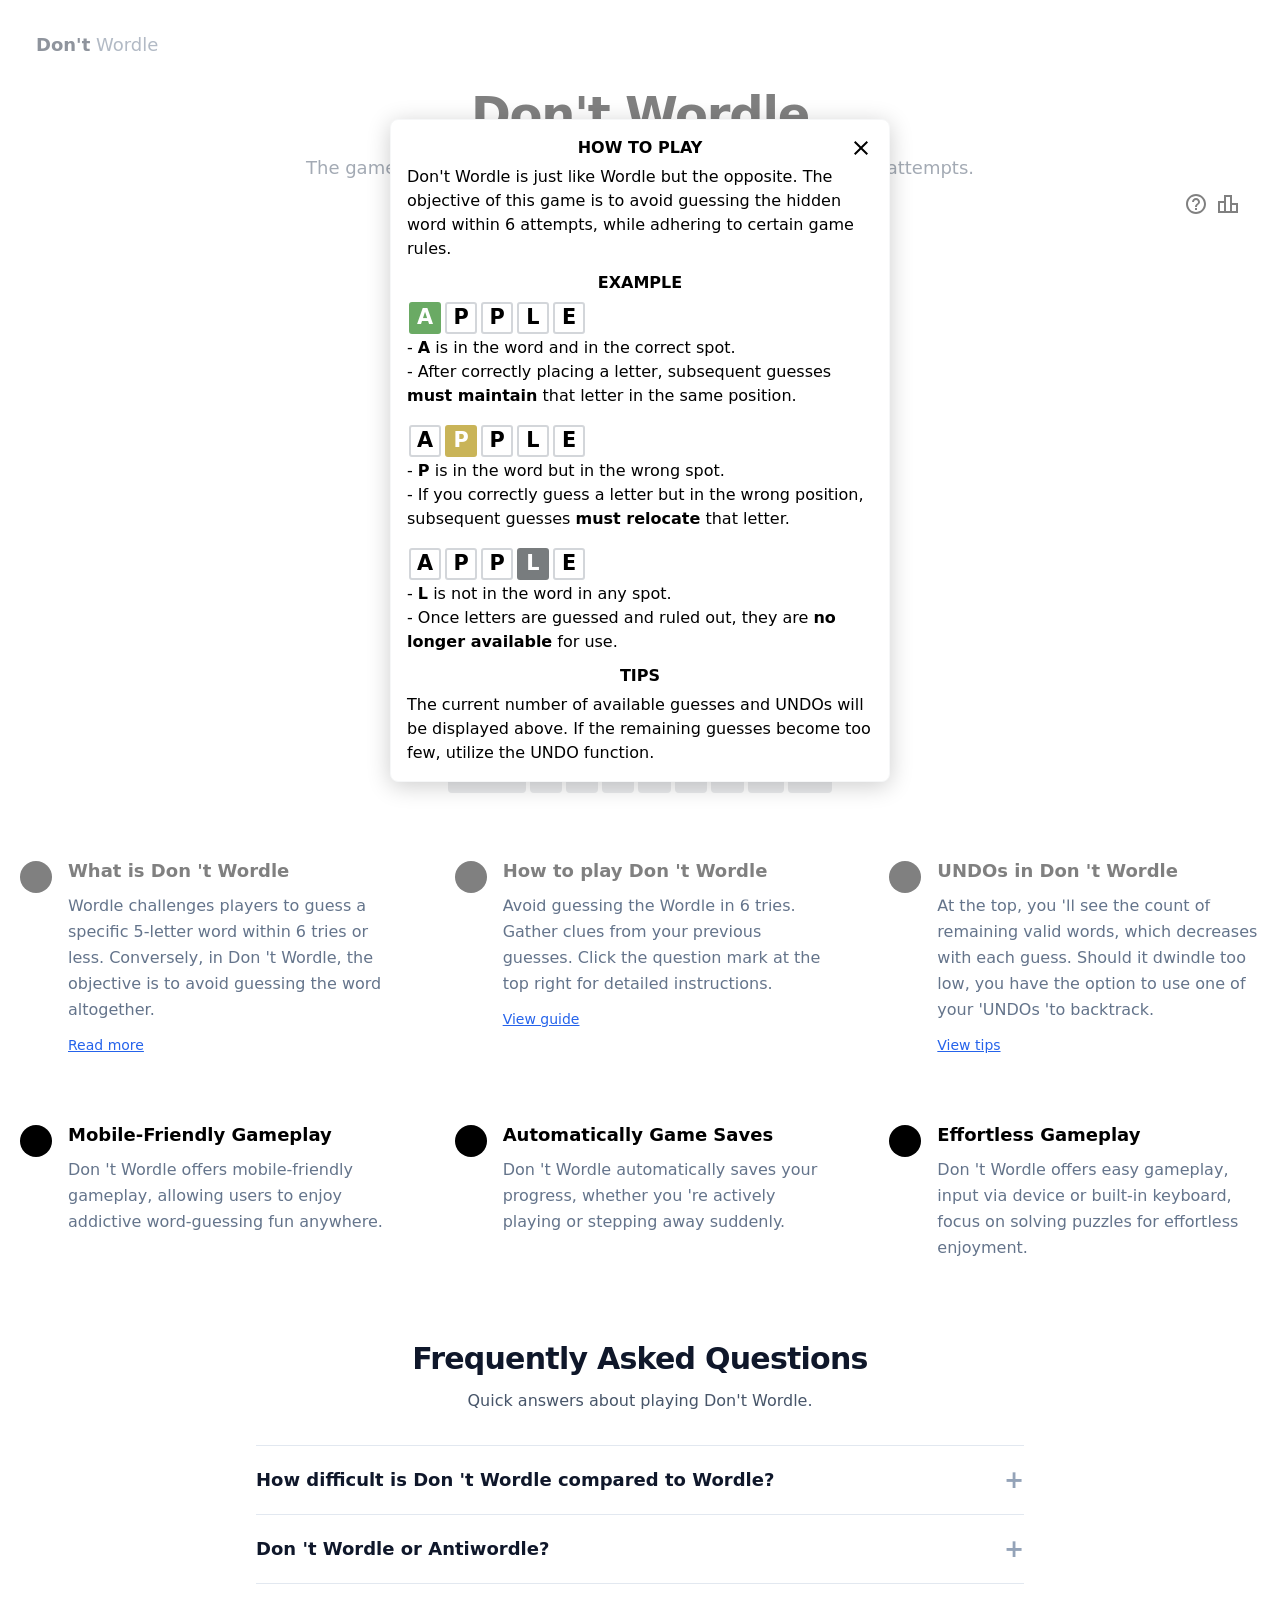
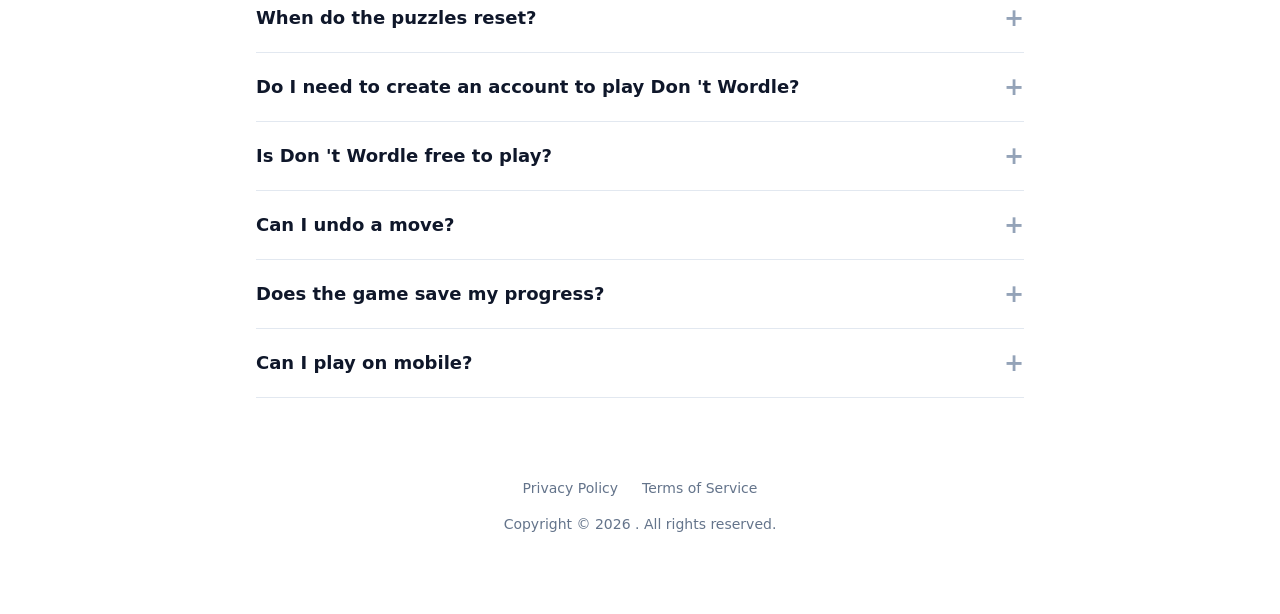
==== commit a66e9f6d: "yea ig" ====
--- a/index.html
+++ b/index.html
@@ -40,11 +40,6 @@
                 </div>
                 <nav class="astronav-items astronav-toggle hidden w-full lg:w-auto mt-2 lg:flex lg:mt-0">
                     <ul class="flex flex-col lg:flex-row lg:gap-3">
-                        <li>
-                            <a href="/blog" class="flex lg:px-3 py-2 items-center text-gray-600 hover:text-gray-900">
-                                <span>Blog</span>
-                            </a>
-                        </li>
                     </ul>
                 </nav>
                 <script>
--- a/_astro/blog.b8116fa3.css
+++ b/_astro/blog.b8116fa3.css
@@ -0,0 +1,2138 @@
+*,:before,:after {
+    box-sizing: border-box;
+    border-width: 0;
+    border-style: solid;
+    border-color: #e5e7eb
+}
+
+:before,:after {
+    --tw-content: ""
+}
+
+html,:host {
+    line-height: 1.5;
+    -webkit-text-size-adjust: 100%;
+    -moz-tab-size: 4;
+    -o-tab-size: 4;
+    tab-size: 4;
+    font-family: Inter Variable,Inter,ui-sans-serif,system-ui,sans-serif,"Apple Color Emoji","Segoe UI Emoji",Segoe UI Symbol,"Noto Color Emoji";
+    font-feature-settings: normal;
+    font-variation-settings: normal;
+    -webkit-tap-highlight-color: transparent
+}
+
+body {
+    margin: 0;
+    line-height: inherit
+}
+
+hr {
+    height: 0;
+    color: inherit;
+    border-top-width: 1px
+}
+
+abbr:where([title]) {
+    -webkit-text-decoration: underline dotted;
+    text-decoration: underline dotted
+}
+
+h1,h2,h3,h4,h5,h6 {
+    font-size: inherit;
+    font-weight: inherit
+}
+
+a {
+    color: inherit;
+    text-decoration: inherit
+}
+
+b,strong {
+    font-weight: bolder
+}
+
+code,kbd,samp,pre {
+    font-family: ui-monospace,SFMono-Regular,Menlo,Monaco,Consolas,Liberation Mono,Courier New,monospace;
+    font-feature-settings: normal;
+    font-variation-settings: normal;
+    font-size: 1em
+}
+
+small {
+    font-size: 80%
+}
+
+sub,sup {
+    font-size: 75%;
+    line-height: 0;
+    position: relative;
+    vertical-align: baseline
+}
+
+sub {
+    bottom: -.25em
+}
+
+sup {
+    top: -.5em
+}
+
+table {
+    text-indent: 0;
+    border-color: inherit;
+    border-collapse: collapse
+}
+
+button,input,optgroup,select,textarea {
+    font-family: inherit;
+    font-feature-settings: inherit;
+    font-variation-settings: inherit;
+    font-size: 100%;
+    font-weight: inherit;
+    line-height: inherit;
+    color: inherit;
+    margin: 0;
+    padding: 0
+}
+
+button,select {
+    text-transform: none
+}
+
+button,[type=button],[type=reset],[type=submit] {
+    -webkit-appearance: button;
+    background-color: transparent;
+    background-image: none
+}
+
+:-moz-focusring {
+    outline: auto
+}
+
+:-moz-ui-invalid {
+    box-shadow: none
+}
+
+progress {
+    vertical-align: baseline
+}
+
+::-webkit-inner-spin-button,::-webkit-outer-spin-button {
+    height: auto
+}
+
+[type=search] {
+    -webkit-appearance: textfield;
+    outline-offset: -2px
+}
+
+::-webkit-search-decoration {
+    -webkit-appearance: none
+}
+
+::-webkit-file-upload-button {
+    -webkit-appearance: button;
+    font: inherit
+}
+
+summary {
+    display: list-item
+}
+
+blockquote,dl,dd,h1,h2,h3,h4,h5,h6,hr,figure,p,pre {
+    margin: 0
+}
+
+fieldset {
+    margin: 0;
+    padding: 0
+}
+
+legend {
+    padding: 0
+}
+
+ol,ul,menu {
+    list-style: none;
+    margin: 0;
+    padding: 0
+}
+
+dialog {
+    padding: 0
+}
+
+textarea {
+    resize: vertical
+}
+
+input::-moz-placeholder,textarea::-moz-placeholder {
+    opacity: 1;
+    color: #9ca3af
+}
+
+input::placeholder,textarea::placeholder {
+    opacity: 1;
+    color: #9ca3af
+}
+
+button,[role=button] {
+    cursor: pointer
+}
+
+:disabled {
+    cursor: default
+}
+
+img,svg,video,canvas,audio,iframe,embed,object {
+    display: block;
+    vertical-align: middle
+}
+
+img,video {
+    max-width: 100%;
+    height: auto
+}
+
+[hidden] {
+    display: none
+}
+
+*,:before,:after {
+    --tw-border-spacing-x: 0;
+    --tw-border-spacing-y: 0;
+    --tw-translate-x: 0;
+    --tw-translate-y: 0;
+    --tw-rotate: 0;
+    --tw-skew-x: 0;
+    --tw-skew-y: 0;
+    --tw-scale-x: 1;
+    --tw-scale-y: 1;
+    --tw-pan-x: ;
+    --tw-pan-y: ;
+    --tw-pinch-zoom: ;
+    --tw-scroll-snap-strictness: proximity;
+    --tw-gradient-from-position: ;
+    --tw-gradient-via-position: ;
+    --tw-gradient-to-position: ;
+    --tw-ordinal: ;
+    --tw-slashed-zero: ;
+    --tw-numeric-figure: ;
+    --tw-numeric-spacing: ;
+    --tw-numeric-fraction: ;
+    --tw-ring-inset: ;
+    --tw-ring-offset-width: 0px;
+    --tw-ring-offset-color: #fff;
+    --tw-ring-color: rgb(59 130 246 / .5);
+    --tw-ring-offset-shadow: 0 0 #0000;
+    --tw-ring-shadow: 0 0 #0000;
+    --tw-shadow: 0 0 #0000;
+    --tw-shadow-colored: 0 0 #0000;
+    --tw-blur: ;
+    --tw-brightness: ;
+    --tw-contrast: ;
+    --tw-grayscale: ;
+    --tw-hue-rotate: ;
+    --tw-invert: ;
+    --tw-saturate: ;
+    --tw-sepia: ;
+    --tw-drop-shadow: ;
+    --tw-backdrop-blur: ;
+    --tw-backdrop-brightness: ;
+    --tw-backdrop-contrast: ;
+    --tw-backdrop-grayscale: ;
+    --tw-backdrop-hue-rotate: ;
+    --tw-backdrop-invert: ;
+    --tw-backdrop-opacity: ;
+    --tw-backdrop-saturate: ;
+    --tw-backdrop-sepia:
+}
+
+::backdrop {
+    --tw-border-spacing-x: 0;
+    --tw-border-spacing-y: 0;
+    --tw-translate-x: 0;
+    --tw-translate-y: 0;
+    --tw-rotate: 0;
+    --tw-skew-x: 0;
+    --tw-skew-y: 0;
+    --tw-scale-x: 1;
+    --tw-scale-y: 1;
+    --tw-pan-x: ;
+    --tw-pan-y: ;
+    --tw-pinch-zoom: ;
+    --tw-scroll-snap-strictness: proximity;
+    --tw-gradient-from-position: ;
+    --tw-gradient-via-position: ;
+    --tw-gradient-to-position: ;
+    --tw-ordinal: ;
+    --tw-slashed-zero: ;
+    --tw-numeric-figure: ;
+    --tw-numeric-spacing: ;
+    --tw-numeric-fraction: ;
+    --tw-ring-inset: ;
+    --tw-ring-offset-width: 0px;
+    --tw-ring-offset-color: #fff;
+    --tw-ring-color: rgb(59 130 246 / .5);
+    --tw-ring-offset-shadow: 0 0 #0000;
+    --tw-ring-shadow: 0 0 #0000;
+    --tw-shadow: 0 0 #0000;
+    --tw-shadow-colored: 0 0 #0000;
+    --tw-blur: ;
+    --tw-brightness: ;
+    --tw-contrast: ;
+    --tw-grayscale: ;
+    --tw-hue-rotate: ;
+    --tw-invert: ;
+    --tw-saturate: ;
+    --tw-sepia: ;
+    --tw-drop-shadow: ;
+    --tw-backdrop-blur: ;
+    --tw-backdrop-brightness: ;
+    --tw-backdrop-contrast: ;
+    --tw-backdrop-grayscale: ;
+    --tw-backdrop-hue-rotate: ;
+    --tw-backdrop-invert: ;
+    --tw-backdrop-opacity: ;
+    --tw-backdrop-saturate: ;
+    --tw-backdrop-sepia:
+}
+
+.container {
+    width: 100%
+}
+
+@media (min-width: 640px) {
+    .container {
+        max-width:640px
+    }
+}
+
+@media (min-width: 768px) {
+    .container {
+        max-width:768px
+    }
+}
+
+@media (min-width: 1024px) {
+    .container {
+        max-width:1024px
+    }
+}
+
+@media (min-width: 1280px) {
+    .container {
+        max-width:1280px
+    }
+}
+
+@media (min-width: 1536px) {
+    .container {
+        max-width:1536px
+    }
+}
+
+.prose {
+    color: var(--tw-prose-body);
+    max-width: 65ch
+}
+
+.prose :where(p):not(:where([class~=not-prose],[class~=not-prose] *)) {
+    margin-top: 1.25em;
+    margin-bottom: 1.25em
+}
+
+.prose :where([class~=lead]):not(:where([class~=not-prose],[class~=not-prose] *)) {
+    color: var(--tw-prose-lead);
+    font-size: 1.25em;
+    line-height: 1.6;
+    margin-top: 1.2em;
+    margin-bottom: 1.2em
+}
+
+.prose :where(a):not(:where([class~=not-prose],[class~=not-prose] *)) {
+    color: var(--tw-prose-links);
+    text-decoration: underline;
+    font-weight: 500
+}
+
+.prose :where(strong):not(:where([class~=not-prose],[class~=not-prose] *)) {
+    color: var(--tw-prose-bold);
+    font-weight: 600
+}
+
+.prose :where(a strong):not(:where([class~=not-prose],[class~=not-prose] *)) {
+    color: inherit
+}
+
+.prose :where(blockquote strong):not(:where([class~=not-prose],[class~=not-prose] *)) {
+    color: inherit
+}
+
+.prose :where(thead th strong):not(:where([class~=not-prose],[class~=not-prose] *)) {
+    color: inherit
+}
+
+.prose :where(ol):not(:where([class~=not-prose],[class~=not-prose] *)) {
+    list-style-type: decimal;
+    margin-top: 1.25em;
+    margin-bottom: 1.25em;
+    padding-left: 1.625em
+}
+
+.prose :where(ol[type=A]):not(:where([class~=not-prose],[class~=not-prose] *)) {
+    list-style-type: upper-alpha
+}
+
+.prose :where(ol[type=a]):not(:where([class~=not-prose],[class~=not-prose] *)) {
+    list-style-type: lower-alpha
+}
+
+.prose :where(ol[type=A s]):not(:where([class~=not-prose],[class~=not-prose] *)) {
+    list-style-type: upper-alpha
+}
+
+.prose :where(ol[type=a s]):not(:where([class~=not-prose],[class~=not-prose] *)) {
+    list-style-type: lower-alpha
+}
+
+.prose :where(ol[type=I]):not(:where([class~=not-prose],[class~=not-prose] *)) {
+    list-style-type: upper-roman
+}
+
+.prose :where(ol[type=i]):not(:where([class~=not-prose],[class~=not-prose] *)) {
+    list-style-type: lower-roman
+}
+
+.prose :where(ol[type=I s]):not(:where([class~=not-prose],[class~=not-prose] *)) {
+    list-style-type: upper-roman
+}
+
+.prose :where(ol[type=i s]):not(:where([class~=not-prose],[class~=not-prose] *)) {
+    list-style-type: lower-roman
+}
+
+.prose :where(ol[type="1"]):not(:where([class~=not-prose],[class~=not-prose] *)) {
+    list-style-type: decimal
+}
+
+.prose :where(ul):not(:where([class~=not-prose],[class~=not-prose] *)) {
+    list-style-type: disc;
+    margin-top: 1.25em;
+    margin-bottom: 1.25em;
+    padding-left: 1.625em
+}
+
+.prose :where(ol>li):not(:where([class~=not-prose],[class~=not-prose] *))::marker {
+    font-weight: 400;
+    color: var(--tw-prose-counters)
+}
+
+.prose :where(ul>li):not(:where([class~=not-prose],[class~=not-prose] *))::marker {
+    color: var(--tw-prose-bullets)
+}
+
+.prose :where(dt):not(:where([class~=not-prose],[class~=not-prose] *)) {
+    color: var(--tw-prose-headings);
+    font-weight: 600;
+    margin-top: 1.25em
+}
+
+.prose :where(hr):not(:where([class~=not-prose],[class~=not-prose] *)) {
+    border-color: var(--tw-prose-hr);
+    border-top-width: 1px;
+    margin-top: 3em;
+    margin-bottom: 3em
+}
+
+.prose :where(blockquote):not(:where([class~=not-prose],[class~=not-prose] *)) {
+    font-weight: 500;
+    font-style: italic;
+    color: var(--tw-prose-quotes);
+    border-left-width: .25rem;
+    border-left-color: var(--tw-prose-quote-borders);
+    quotes: "“""”""‘""’";
+    margin-top: 1.6em;
+    margin-bottom: 1.6em;
+    padding-left: 1em
+}
+
+.prose :where(blockquote p:first-of-type):not(:where([class~=not-prose],[class~=not-prose] *)):before {
+    content: open-quote
+}
+
+.prose :where(blockquote p:last-of-type):not(:where([class~=not-prose],[class~=not-prose] *)):after {
+    content: close-quote
+}
+
+.prose :where(h1):not(:where([class~=not-prose],[class~=not-prose] *)) {
+    color: var(--tw-prose-headings);
+    font-weight: 800;
+    font-size: 2.25em;
+    margin-top: 0;
+    margin-bottom: .8888889em;
+    line-height: 1.1111111
+}
+
+.prose :where(h1 strong):not(:where([class~=not-prose],[class~=not-prose] *)) {
+    font-weight: 900;
+    color: inherit
+}
+
+.prose :where(h2):not(:where([class~=not-prose],[class~=not-prose] *)) {
+    color: var(--tw-prose-headings);
+    font-weight: 700;
+    font-size: 1.5em;
+    margin-top: 2em;
+    margin-bottom: 1em;
+    line-height: 1.3333333
+}
+
+.prose :where(h2 strong):not(:where([class~=not-prose],[class~=not-prose] *)) {
+    font-weight: 800;
+    color: inherit
+}
+
+.prose :where(h3):not(:where([class~=not-prose],[class~=not-prose] *)) {
+    color: var(--tw-prose-headings);
+    font-weight: 600;
+    font-size: 1.25em;
+    margin-top: 1.6em;
+    margin-bottom: .6em;
+    line-height: 1.6
+}
+
+.prose :where(h3 strong):not(:where([class~=not-prose],[class~=not-prose] *)) {
+    font-weight: 700;
+    color: inherit
+}
+
+.prose :where(h4):not(:where([class~=not-prose],[class~=not-prose] *)) {
+    color: var(--tw-prose-headings);
+    font-weight: 600;
+    margin-top: 1.5em;
+    margin-bottom: .5em;
+    line-height: 1.5
+}
+
+.prose :where(h4 strong):not(:where([class~=not-prose],[class~=not-prose] *)) {
+    font-weight: 700;
+    color: inherit
+}
+
+.prose :where(img):not(:where([class~=not-prose],[class~=not-prose] *)) {
+    margin-top: 2em;
+    margin-bottom: 2em
+}
+
+.prose :where(picture):not(:where([class~=not-prose],[class~=not-prose] *)) {
+    display: block;
+    margin-top: 2em;
+    margin-bottom: 2em
+}
+
+.prose :where(kbd):not(:where([class~=not-prose],[class~=not-prose] *)) {
+    font-weight: 500;
+    font-family: inherit;
+    color: var(--tw-prose-kbd);
+    box-shadow: 0 0 0 1px rgb(var(--tw-prose-kbd-shadows) / 10%),0 3px 0 rgb(var(--tw-prose-kbd-shadows) / 10%);
+    font-size: .875em;
+    border-radius: .3125rem;
+    padding: .1875em .375em
+}
+
+.prose :where(code):not(:where([class~=not-prose],[class~=not-prose] *)) {
+    color: var(--tw-prose-code);
+    font-weight: 600;
+    font-size: .875em
+}
+
+.prose :where(code):not(:where([class~=not-prose],[class~=not-prose] *)):before {
+    content: "`"
+}
+
+.prose :where(code):not(:where([class~=not-prose],[class~=not-prose] *)):after {
+    content: "`"
+}
+
+.prose :where(a code):not(:where([class~=not-prose],[class~=not-prose] *)) {
+    color: inherit
+}
+
+.prose :where(h1 code):not(:where([class~=not-prose],[class~=not-prose] *)) {
+    color: inherit
+}
+
+.prose :where(h2 code):not(:where([class~=not-prose],[class~=not-prose] *)) {
+    color: inherit;
+    font-size: .875em
+}
+
+.prose :where(h3 code):not(:where([class~=not-prose],[class~=not-prose] *)) {
+    color: inherit;
+    font-size: .9em
+}
+
+.prose :where(h4 code):not(:where([class~=not-prose],[class~=not-prose] *)) {
+    color: inherit
+}
+
+.prose :where(blockquote code):not(:where([class~=not-prose],[class~=not-prose] *)) {
+    color: inherit
+}
+
+.prose :where(thead th code):not(:where([class~=not-prose],[class~=not-prose] *)) {
+    color: inherit
+}
+
+.prose :where(pre):not(:where([class~=not-prose],[class~=not-prose] *)) {
+    color: var(--tw-prose-pre-code);
+    background-color: var(--tw-prose-pre-bg);
+    overflow-x: auto;
+    font-weight: 400;
+    font-size: .875em;
+    line-height: 1.7142857;
+    margin-top: 1.7142857em;
+    margin-bottom: 1.7142857em;
+    border-radius: .375rem;
+    padding: .8571429em 1.1428571em
+}
+
+.prose :where(pre code):not(:where([class~=not-prose],[class~=not-prose] *)) {
+    background-color: transparent;
+    border-width: 0;
+    border-radius: 0;
+    padding: 0;
+    font-weight: inherit;
+    color: inherit;
+    font-size: inherit;
+    font-family: inherit;
+    line-height: inherit
+}
+
+.prose :where(pre code):not(:where([class~=not-prose],[class~=not-prose] *)):before {
+    content: none
+}
+
+.prose :where(pre code):not(:where([class~=not-prose],[class~=not-prose] *)):after {
+    content: none
+}
+
+.prose :where(table):not(:where([class~=not-prose],[class~=not-prose] *)) {
+    width: 100%;
+    table-layout: auto;
+    text-align: left;
+    margin-top: 2em;
+    margin-bottom: 2em;
+    font-size: .875em;
+    line-height: 1.7142857
+}
+
+.prose :where(thead):not(:where([class~=not-prose],[class~=not-prose] *)) {
+    border-bottom-width: 1px;
+    border-bottom-color: var(--tw-prose-th-borders)
+}
+
+.prose :where(thead th):not(:where([class~=not-prose],[class~=not-prose] *)) {
+    color: var(--tw-prose-headings);
+    font-weight: 600;
+    vertical-align: bottom;
+    padding-right: .5714286em;
+    padding-bottom: .5714286em;
+    padding-left: .5714286em
+}
+
+.prose :where(tbody tr):not(:where([class~=not-prose],[class~=not-prose] *)) {
+    border-bottom-width: 1px;
+    border-bottom-color: var(--tw-prose-td-borders)
+}
+
+.prose :where(tbody tr:last-child):not(:where([class~=not-prose],[class~=not-prose] *)) {
+    border-bottom-width: 0
+}
+
+.prose :where(tbody td):not(:where([class~=not-prose],[class~=not-prose] *)) {
+    vertical-align: baseline
+}
+
+.prose :where(tfoot):not(:where([class~=not-prose],[class~=not-prose] *)) {
+    border-top-width: 1px;
+    border-top-color: var(--tw-prose-th-borders)
+}
+
+.prose :where(tfoot td):not(:where([class~=not-prose],[class~=not-prose] *)) {
+    vertical-align: top
+}
+
+.prose :where(figure>*):not(:where([class~=not-prose],[class~=not-prose] *)) {
+    margin-top: 0;
+    margin-bottom: 0
+}
+
+.prose :where(figcaption):not(:where([class~=not-prose],[class~=not-prose] *)) {
+    color: var(--tw-prose-captions);
+    font-size: .875em;
+    line-height: 1.4285714;
+    margin-top: .8571429em
+}
+
+.prose {
+    --tw-prose-body: #374151;
+    --tw-prose-headings: #111827;
+    --tw-prose-lead: #4b5563;
+    --tw-prose-links: #111827;
+    --tw-prose-bold: #111827;
+    --tw-prose-counters: #6b7280;
+    --tw-prose-bullets: #d1d5db;
+    --tw-prose-hr: #e5e7eb;
+    --tw-prose-quotes: #111827;
+    --tw-prose-quote-borders: #e5e7eb;
+    --tw-prose-captions: #6b7280;
+    --tw-prose-kbd: #111827;
+    --tw-prose-kbd-shadows: 17 24 39;
+    --tw-prose-code: #111827;
+    --tw-prose-pre-code: #e5e7eb;
+    --tw-prose-pre-bg: #1f2937;
+    --tw-prose-th-borders: #d1d5db;
+    --tw-prose-td-borders: #e5e7eb;
+    --tw-prose-invert-body: #d1d5db;
+    --tw-prose-invert-headings: #fff;
+    --tw-prose-invert-lead: #9ca3af;
+    --tw-prose-invert-links: #fff;
+    --tw-prose-invert-bold: #fff;
+    --tw-prose-invert-counters: #9ca3af;
+    --tw-prose-invert-bullets: #4b5563;
+    --tw-prose-invert-hr: #374151;
+    --tw-prose-invert-quotes: #f3f4f6;
+    --tw-prose-invert-quote-borders: #374151;
+    --tw-prose-invert-captions: #9ca3af;
+    --tw-prose-invert-kbd: #fff;
+    --tw-prose-invert-kbd-shadows: 255 255 255;
+    --tw-prose-invert-code: #fff;
+    --tw-prose-invert-pre-code: #d1d5db;
+    --tw-prose-invert-pre-bg: rgb(0 0 0 / 50%);
+    --tw-prose-invert-th-borders: #4b5563;
+    --tw-prose-invert-td-borders: #374151;
+    font-size: 1rem;
+    line-height: 1.75
+}
+
+.prose :where(picture>img):not(:where([class~=not-prose],[class~=not-prose] *)) {
+    margin-top: 0;
+    margin-bottom: 0
+}
+
+.prose :where(video):not(:where([class~=not-prose],[class~=not-prose] *)) {
+    margin-top: 2em;
+    margin-bottom: 2em
+}
+
+.prose :where(li):not(:where([class~=not-prose],[class~=not-prose] *)) {
+    margin-top: .5em;
+    margin-bottom: .5em
+}
+
+.prose :where(ol>li):not(:where([class~=not-prose],[class~=not-prose] *)) {
+    padding-left: .375em
+}
+
+.prose :where(ul>li):not(:where([class~=not-prose],[class~=not-prose] *)) {
+    padding-left: .375em
+}
+
+.prose :where(.prose>ul>li p):not(:where([class~=not-prose],[class~=not-prose] *)) {
+    margin-top: .75em;
+    margin-bottom: .75em
+}
+
+.prose :where(.prose>ul>li>*:first-child):not(:where([class~=not-prose],[class~=not-prose] *)) {
+    margin-top: 1.25em
+}
+
+.prose :where(.prose>ul>li>*:last-child):not(:where([class~=not-prose],[class~=not-prose] *)) {
+    margin-bottom: 1.25em
+}
+
+.prose :where(.prose>ol>li>*:first-child):not(:where([class~=not-prose],[class~=not-prose] *)) {
+    margin-top: 1.25em
+}
+
+.prose :where(.prose>ol>li>*:last-child):not(:where([class~=not-prose],[class~=not-prose] *)) {
+    margin-bottom: 1.25em
+}
+
+.prose :where(ul ul,ul ol,ol ul,ol ol):not(:where([class~=not-prose],[class~=not-prose] *)) {
+    margin-top: .75em;
+    margin-bottom: .75em
+}
+
+.prose :where(dl):not(:where([class~=not-prose],[class~=not-prose] *)) {
+    margin-top: 1.25em;
+    margin-bottom: 1.25em
+}
+
+.prose :where(dd):not(:where([class~=not-prose],[class~=not-prose] *)) {
+    margin-top: .5em;
+    padding-left: 1.625em
+}
+
+.prose :where(hr+*):not(:where([class~=not-prose],[class~=not-prose] *)) {
+    margin-top: 0
+}
+
+.prose :where(h2+*):not(:where([class~=not-prose],[class~=not-prose] *)) {
+    margin-top: 0
+}
+
+.prose :where(h3+*):not(:where([class~=not-prose],[class~=not-prose] *)) {
+    margin-top: 0
+}
+
+.prose :where(h4+*):not(:where([class~=not-prose],[class~=not-prose] *)) {
+    margin-top: 0
+}
+
+.prose :where(thead th:first-child):not(:where([class~=not-prose],[class~=not-prose] *)) {
+    padding-left: 0
+}
+
+.prose :where(thead th:last-child):not(:where([class~=not-prose],[class~=not-prose] *)) {
+    padding-right: 0
+}
+
+.prose :where(tbody td,tfoot td):not(:where([class~=not-prose],[class~=not-prose] *)) {
+    padding: .5714286em
+}
+
+.prose :where(tbody td:first-child,tfoot td:first-child):not(:where([class~=not-prose],[class~=not-prose] *)) {
+    padding-left: 0
+}
+
+.prose :where(tbody td:last-child,tfoot td:last-child):not(:where([class~=not-prose],[class~=not-prose] *)) {
+    padding-right: 0
+}
+
+.prose :where(figure):not(:where([class~=not-prose],[class~=not-prose] *)) {
+    margin-top: 2em;
+    margin-bottom: 2em
+}
+
+.prose :where(.prose>:first-child):not(:where([class~=not-prose],[class~=not-prose] *)) {
+    margin-top: 0
+}
+
+.prose :where(.prose>:last-child):not(:where([class~=not-prose],[class~=not-prose] *)) {
+    margin-bottom: 0
+}
+
+.prose-lg {
+    font-size: 1.125rem;
+    line-height: 1.7777778
+}
+
+.prose-lg :where(p):not(:where([class~=not-prose],[class~=not-prose] *)) {
+    margin-top: 1.3333333em;
+    margin-bottom: 1.3333333em
+}
+
+.prose-lg :where([class~=lead]):not(:where([class~=not-prose],[class~=not-prose] *)) {
+    font-size: 1.2222222em;
+    line-height: 1.4545455;
+    margin-top: 1.0909091em;
+    margin-bottom: 1.0909091em
+}
+
+.prose-lg :where(blockquote):not(:where([class~=not-prose],[class~=not-prose] *)) {
+    margin-top: 1.6666667em;
+    margin-bottom: 1.6666667em;
+    padding-left: 1em
+}
+
+.prose-lg :where(h1):not(:where([class~=not-prose],[class~=not-prose] *)) {
+    font-size: 2.6666667em;
+    margin-top: 0;
+    margin-bottom: .8333333em;
+    line-height: 1
+}
+
+.prose-lg :where(h2):not(:where([class~=not-prose],[class~=not-prose] *)) {
+    font-size: 1.6666667em;
+    margin-top: 1.8666667em;
+    margin-bottom: 1.0666667em;
+    line-height: 1.3333333
+}
+
+.prose-lg :where(h3):not(:where([class~=not-prose],[class~=not-prose] *)) {
+    font-size: 1.3333333em;
+    margin-top: 1.6666667em;
+    margin-bottom: .6666667em;
+    line-height: 1.5
+}
+
+.prose-lg :where(h4):not(:where([class~=not-prose],[class~=not-prose] *)) {
+    margin-top: 1.7777778em;
+    margin-bottom: .4444444em;
+    line-height: 1.5555556
+}
+
+.prose-lg :where(img):not(:where([class~=not-prose],[class~=not-prose] *)) {
+    margin-top: 1.7777778em;
+    margin-bottom: 1.7777778em
+}
+
+.prose-lg :where(picture):not(:where([class~=not-prose],[class~=not-prose] *)) {
+    margin-top: 1.7777778em;
+    margin-bottom: 1.7777778em
+}
+
+.prose-lg :where(picture>img):not(:where([class~=not-prose],[class~=not-prose] *)) {
+    margin-top: 0;
+    margin-bottom: 0
+}
+
+.prose-lg :where(video):not(:where([class~=not-prose],[class~=not-prose] *)) {
+    margin-top: 1.7777778em;
+    margin-bottom: 1.7777778em
+}
+
+.prose-lg :where(kbd):not(:where([class~=not-prose],[class~=not-prose] *)) {
+    font-size: .8888889em;
+    border-radius: .3125rem;
+    padding: .2222222em .4444444em
+}
+
+.prose-lg :where(code):not(:where([class~=not-prose],[class~=not-prose] *)) {
+    font-size: .8888889em
+}
+
+.prose-lg :where(h2 code):not(:where([class~=not-prose],[class~=not-prose] *)) {
+    font-size: .8666667em
+}
+
+.prose-lg :where(h3 code):not(:where([class~=not-prose],[class~=not-prose] *)) {
+    font-size: .875em
+}
+
+.prose-lg :where(pre):not(:where([class~=not-prose],[class~=not-prose] *)) {
+    font-size: .8888889em;
+    line-height: 1.75;
+    margin-top: 2em;
+    margin-bottom: 2em;
+    border-radius: .375rem;
+    padding: 1em 1.5em
+}
+
+.prose-lg :where(ol):not(:where([class~=not-prose],[class~=not-prose] *)) {
+    margin-top: 1.3333333em;
+    margin-bottom: 1.3333333em;
+    padding-left: 1.5555556em
+}
+
+.prose-lg :where(ul):not(:where([class~=not-prose],[class~=not-prose] *)) {
+    margin-top: 1.3333333em;
+    margin-bottom: 1.3333333em;
+    padding-left: 1.5555556em
+}
+
+.prose-lg :where(li):not(:where([class~=not-prose],[class~=not-prose] *)) {
+    margin-top: .6666667em;
+    margin-bottom: .6666667em
+}
+
+.prose-lg :where(ol>li):not(:where([class~=not-prose],[class~=not-prose] *)) {
+    padding-left: .4444444em
+}
+
+.prose-lg :where(ul>li):not(:where([class~=not-prose],[class~=not-prose] *)) {
+    padding-left: .4444444em
+}
+
+.prose-lg :where(.prose-lg>ul>li p):not(:where([class~=not-prose],[class~=not-prose] *)) {
+    margin-top: .8888889em;
+    margin-bottom: .8888889em
+}
+
+.prose-lg :where(.prose-lg>ul>li>*:first-child):not(:where([class~=not-prose],[class~=not-prose] *)) {
+    margin-top: 1.3333333em
+}
+
+.prose-lg :where(.prose-lg>ul>li>*:last-child):not(:where([class~=not-prose],[class~=not-prose] *)) {
+    margin-bottom: 1.3333333em
+}
+
+.prose-lg :where(.prose-lg>ol>li>*:first-child):not(:where([class~=not-prose],[class~=not-prose] *)) {
+    margin-top: 1.3333333em
+}
+
+.prose-lg :where(.prose-lg>ol>li>*:last-child):not(:where([class~=not-prose],[class~=not-prose] *)) {
+    margin-bottom: 1.3333333em
+}
+
+.prose-lg :where(ul ul,ul ol,ol ul,ol ol):not(:where([class~=not-prose],[class~=not-prose] *)) {
+    margin-top: .8888889em;
+    margin-bottom: .8888889em
+}
+
+.prose-lg :where(dl):not(:where([class~=not-prose],[class~=not-prose] *)) {
+    margin-top: 1.3333333em;
+    margin-bottom: 1.3333333em
+}
+
+.prose-lg :where(dt):not(:where([class~=not-prose],[class~=not-prose] *)) {
+    margin-top: 1.3333333em
+}
+
+.prose-lg :where(dd):not(:where([class~=not-prose],[class~=not-prose] *)) {
+    margin-top: .6666667em;
+    padding-left: 1.5555556em
+}
+
+.prose-lg :where(hr):not(:where([class~=not-prose],[class~=not-prose] *)) {
+    margin-top: 3.1111111em;
+    margin-bottom: 3.1111111em
+}
+
+.prose-lg :where(hr+*):not(:where([class~=not-prose],[class~=not-prose] *)) {
+    margin-top: 0
+}
+
+.prose-lg :where(h2+*):not(:where([class~=not-prose],[class~=not-prose] *)) {
+    margin-top: 0
+}
+
+.prose-lg :where(h3+*):not(:where([class~=not-prose],[class~=not-prose] *)) {
+    margin-top: 0
+}
+
+.prose-lg :where(h4+*):not(:where([class~=not-prose],[class~=not-prose] *)) {
+    margin-top: 0
+}
+
+.prose-lg :where(table):not(:where([class~=not-prose],[class~=not-prose] *)) {
+    font-size: .8888889em;
+    line-height: 1.5
+}
+
+.prose-lg :where(thead th):not(:where([class~=not-prose],[class~=not-prose] *)) {
+    padding-right: .75em;
+    padding-bottom: .75em;
+    padding-left: .75em
+}
+
+.prose-lg :where(thead th:first-child):not(:where([class~=not-prose],[class~=not-prose] *)) {
+    padding-left: 0
+}
+
+.prose-lg :where(thead th:last-child):not(:where([class~=not-prose],[class~=not-prose] *)) {
+    padding-right: 0
+}
+
+.prose-lg :where(tbody td,tfoot td):not(:where([class~=not-prose],[class~=not-prose] *)) {
+    padding: .75em
+}
+
+.prose-lg :where(tbody td:first-child,tfoot td:first-child):not(:where([class~=not-prose],[class~=not-prose] *)) {
+    padding-left: 0
+}
+
+.prose-lg :where(tbody td:last-child,tfoot td:last-child):not(:where([class~=not-prose],[class~=not-prose] *)) {
+    padding-right: 0
+}
+
+.prose-lg :where(figure):not(:where([class~=not-prose],[class~=not-prose] *)) {
+    margin-top: 1.7777778em;
+    margin-bottom: 1.7777778em
+}
+
+.prose-lg :where(figure>*):not(:where([class~=not-prose],[class~=not-prose] *)) {
+    margin-top: 0;
+    margin-bottom: 0
+}
+
+.prose-lg :where(figcaption):not(:where([class~=not-prose],[class~=not-prose] *)) {
+    font-size: .8888889em;
+    line-height: 1.5;
+    margin-top: 1em
+}
+
+.prose-lg :where(.prose-lg>:first-child):not(:where([class~=not-prose],[class~=not-prose] *)) {
+    margin-top: 0
+}
+
+.prose-lg :where(.prose-lg>:last-child):not(:where([class~=not-prose],[class~=not-prose] *)) {
+    margin-bottom: 0
+}
+
+.sr-only {
+    position: absolute;
+    width: 1px;
+    height: 1px;
+    padding: 0;
+    margin: -1px;
+    overflow: hidden;
+    clip: rect(0,0,0,0);
+    white-space: nowrap;
+    border-width: 0
+}
+
+.visible {
+    visibility: visible
+}
+
+.absolute {
+    position: absolute
+}
+
+.relative {
+    position: relative
+}
+
+.z-10 {
+    z-index: 10
+}
+
+.order-first {
+    order: -9999
+}
+
+.mx-auto {
+    margin-left: auto;
+    margin-right: auto
+}
+
+.my-20 {
+    margin-top: 5rem;
+    margin-bottom: 5rem
+}
+
+.my-5 {
+    margin-top: 1.25rem;
+    margin-bottom: 1.25rem
+}
+
+.mb-3 {
+    margin-bottom: .75rem
+}
+
+.mb-4 {
+    margin-bottom: 1rem
+}
+
+.mb-5 {
+    margin-bottom: 1.25rem
+}
+
+.ml-1 {
+    margin-left: .25rem
+}
+
+.mt-0 {
+    margin-top: 0
+}
+
+.mt-0\.5 {
+    margin-top: .125rem
+}
+
+.mt-1 {
+    margin-top: .25rem
+}
+
+.mt-10 {
+    margin-top: 2.5rem
+}
+
+.mt-14 {
+    margin-top: 3.5rem
+}
+
+.mt-16 {
+    margin-top: 4rem
+}
+
+.mt-2 {
+    margin-top: .5rem
+}
+
+.mt-20 {
+    margin-top: 5rem
+}
+
+.mt-24 {
+    margin-top: 6rem
+}
+
+.mt-3 {
+    margin-top: .75rem
+}
+
+.mt-4 {
+    margin-top: 1rem
+}
+
+.mt-5 {
+    margin-top: 1.25rem
+}
+
+.mt-6 {
+    margin-top: 1.5rem
+}
+
+.mt-8 {
+    margin-top: 2rem
+}
+
+.block {
+    display: block
+}
+
+.flex {
+    display: flex
+}
+
+.inline-flex {
+    display: inline-flex
+}
+
+.grid {
+    display: grid
+}
+
+.hidden {
+    display: none
+}
+
+.h-3 {
+    height: .75rem
+}
+
+.h-36 {
+    height: 9rem
+}
+
+.h-4 {
+    height: 1rem
+}
+
+.h-5 {
+    height: 1.25rem
+}
+
+.h-6 {
+    height: 1.5rem
+}
+
+.h-8 {
+    height: 2rem
+}
+
+.min-h-\[calc\(100vh-16rem\)\] {
+    min-height: calc(100vh - 16rem)
+}
+
+.w-3 {
+    width: .75rem
+}
+
+.w-4 {
+    width: 1rem
+}
+
+.w-5 {
+    width: 1.25rem
+}
+
+.w-6 {
+    width: 1.5rem
+}
+
+.w-8 {
+    width: 2rem
+}
+
+.w-full {
+    width: 100%
+}
+
+.max-w-3xl {
+    max-width: 48rem
+}
+
+.max-w-4xl {
+    max-width: 56rem
+}
+
+.max-w-5xl {
+    max-width: 64rem
+}
+
+.max-w-\[735px\] {
+    max-width: 735px
+}
+
+.max-w-screen-xl {
+    max-width: 1280px
+}
+
+.max-w-xl {
+    max-width: 36rem
+}
+
+.shrink {
+    flex-shrink: 1
+}
+
+.shrink-0 {
+    flex-shrink: 0
+}
+
+.origin-top-left {
+    transform-origin: top left
+}
+
+.origin-top-right {
+    transform-origin: top right
+}
+
+.transform {
+    transform: translate(var(--tw-translate-x),var(--tw-translate-y)) rotate(var(--tw-rotate)) skew(var(--tw-skew-x)) skewY(var(--tw-skew-y)) scaleX(var(--tw-scale-x)) scaleY(var(--tw-scale-y))
+}
+
+@keyframes pulse {
+    50% {
+        opacity: .5
+    }
+}
+
+.animate-pulse {
+    animation: pulse 2s cubic-bezier(.4,0,.6,1) infinite
+}
+
+.cursor-pointer {
+    cursor: pointer
+}
+
+.list-none {
+    list-style-type: none
+}
+
+.flex-col {
+    flex-direction: column
+}
+
+.flex-wrap {
+    flex-wrap: wrap
+}
+
+.place-items-center {
+    place-items: center
+}
+
+.items-start {
+    align-items: flex-start
+}
+
+.items-center {
+    align-items: center
+}
+
+.justify-center {
+    justify-content: center
+}
+
+.justify-between {
+    justify-content: space-between
+}
+
+.gap-1 {
+    gap: .25rem
+}
+
+.gap-16 {
+    gap: 4rem
+}
+
+.gap-2 {
+    gap: .5rem
+}
+
+.gap-3 {
+    gap: .75rem
+}
+
+.gap-4 {
+    gap: 1rem
+}
+
+.gap-5 {
+    gap: 1.25rem
+}
+
+.gap-6 {
+    gap: 1.5rem
+}
+
+.gap-8 {
+    gap: 2rem
+}
+
+.gap-y-4 {
+    row-gap: 1rem
+}
+
+.space-y-8>:not([hidden])~:not([hidden]) {
+    --tw-space-y-reverse: 0;
+    margin-top: calc(2rem * calc(1 - var(--tw-space-y-reverse)));
+    margin-bottom: calc(2rem * var(--tw-space-y-reverse))
+}
+
+.divide-y>:not([hidden])~:not([hidden]) {
+    --tw-divide-y-reverse: 0;
+    border-top-width: calc(1px * calc(1 - var(--tw-divide-y-reverse)));
+    border-bottom-width: calc(1px * var(--tw-divide-y-reverse))
+}
+
+.divide-slate-200>:not([hidden])~:not([hidden]) {
+    --tw-divide-opacity: 1;
+    border-color: rgb(226 232 240 / var(--tw-divide-opacity))
+}
+
+.rounded {
+    border-radius: .25rem
+}
+
+.rounded-full {
+    border-radius: 9999px
+}
+
+.rounded-lg {
+    border-radius: .5rem
+}
+
+.rounded-md {
+    border-radius: .375rem
+}
+
+.border-2 {
+    border-width: 2px
+}
+
+.border-y {
+    border-top-width: 1px;
+    border-bottom-width: 1px
+}
+
+.border-\[\#D8DEE9\] {
+    --tw-border-opacity: 1;
+    border-color: rgb(216 222 233 / var(--tw-border-opacity))
+}
+
+.border-black {
+    --tw-border-opacity: 1;
+    border-color: rgb(0 0 0 / var(--tw-border-opacity))
+}
+
+.border-gray-300 {
+    --tw-border-opacity: 1;
+    border-color: rgb(209 213 219 / var(--tw-border-opacity))
+}
+
+.border-slate-200 {
+    --tw-border-opacity: 1;
+    border-color: rgb(226 232 240 / var(--tw-border-opacity))
+}
+
+.border-transparent {
+    border-color: transparent
+}
+
+.border-opacity-50 {
+    --tw-border-opacity: .5
+}
+
+.bg-black {
+    --tw-bg-opacity: 1;
+    background-color: rgb(0 0 0 / var(--tw-bg-opacity))
+}
+
+.bg-gray-100 {
+    --tw-bg-opacity: 1;
+    background-color: rgb(243 244 246 / var(--tw-bg-opacity))
+}
+
+.bg-indigo-600 {
+    --tw-bg-opacity: 1;
+    background-color: rgb(79 70 229 / var(--tw-bg-opacity))
+}
+
+.bg-white {
+    --tw-bg-opacity: 1;
+    background-color: rgb(255 255 255 / var(--tw-bg-opacity))
+}
+
+.object-cover {
+    -o-object-fit: cover;
+    object-fit: cover
+}
+
+.object-center {
+    -o-object-position: center;
+    object-position: center
+}
+
+.p-2 {
+    padding: .5rem
+}
+
+.p-8 {
+    padding: 2rem
+}
+
+.px-2 {
+    padding-left: .5rem;
+    padding-right: .5rem
+}
+
+.px-3 {
+    padding-left: .75rem;
+    padding-right: .75rem
+}
+
+.px-4 {
+    padding-left: 1rem;
+    padding-right: 1rem
+}
+
+.px-5 {
+    padding-left: 1.25rem;
+    padding-right: 1.25rem
+}
+
+.px-6 {
+    padding-left: 1.5rem;
+    padding-right: 1.5rem
+}
+
+.py-0 {
+    padding-top: 0;
+    padding-bottom: 0
+}
+
+.py-0\.5 {
+    padding-top: .125rem;
+    padding-bottom: .125rem
+}
+
+.py-1 {
+    padding-top: .25rem;
+    padding-bottom: .25rem
+}
+
+.py-16 {
+    padding-top: 4rem;
+    padding-bottom: 4rem
+}
+
+.py-2 {
+    padding-top: .5rem;
+    padding-bottom: .5rem
+}
+
+.py-2\.5 {
+    padding-top: .625rem;
+    padding-bottom: .625rem
+}
+
+.py-3 {
+    padding-top: .75rem;
+    padding-bottom: .75rem
+}
+
+.py-5 {
+    padding-top: 1.25rem;
+    padding-bottom: 1.25rem
+}
+
+.py-6 {
+    padding-top: 1.5rem;
+    padding-bottom: 1.5rem
+}
+
+.pb-8 {
+    padding-bottom: 2rem
+}
+
+.pt-16 {
+    padding-top: 4rem
+}
+
+.text-left {
+    text-align: left
+}
+
+.text-center {
+    text-align: center
+}
+
+.text-2xl {
+    font-size: 1.5rem;
+    line-height: 2rem
+}
+
+.text-3xl {
+    font-size: 1.875rem;
+    line-height: 2.25rem
+}
+
+.text-4xl {
+    font-size: 2.25rem;
+    line-height: 2.5rem
+}
+
+.text-5xl {
+    font-size: 3rem;
+    line-height: 1
+}
+
+.text-\[10px\] {
+    font-size: 10px
+}
+
+.text-base {
+    font-size: 1rem;
+    line-height: 1.5rem
+}
+
+.text-lg {
+    font-size: 1.125rem;
+    line-height: 1.75rem
+}
+
+.text-sm {
+    font-size: .875rem;
+    line-height: 1.25rem
+}
+
+.text-xl {
+    font-size: 1.25rem;
+    line-height: 1.75rem
+}
+
+.font-bold {
+    font-weight: 700
+}
+
+.font-medium {
+    font-weight: 500
+}
+
+.font-semibold {
+    font-weight: 600
+}
+
+.uppercase {
+    text-transform: uppercase
+}
+
+.leading-7 {
+    line-height: 1.75rem
+}
+
+.leading-none {
+    line-height: 1
+}
+
+.leading-relaxed {
+    line-height: 1.625
+}
+
+.leading-snug {
+    line-height: 1.375
+}
+
+.tracking-tight {
+    letter-spacing: -.025em
+}
+
+.tracking-wider {
+    letter-spacing: .05em
+}
+
+.text-black {
+    --tw-text-opacity: 1;
+    color: rgb(0 0 0 / var(--tw-text-opacity))
+}
+
+.text-blue-400 {
+    --tw-text-opacity: 1;
+    color: rgb(96 165 250 / var(--tw-text-opacity))
+}
+
+.text-blue-600 {
+    --tw-text-opacity: 1;
+    color: rgb(37 99 235 / var(--tw-text-opacity))
+}
+
+.text-gray-400 {
+    --tw-text-opacity: 1;
+    color: rgb(156 163 175 / var(--tw-text-opacity))
+}
+
+.text-gray-500 {
+    --tw-text-opacity: 1;
+    color: rgb(107 114 128 / var(--tw-text-opacity))
+}
+
+.text-gray-600 {
+    --tw-text-opacity: 1;
+    color: rgb(75 85 99 / var(--tw-text-opacity))
+}
+
+.text-gray-800 {
+    --tw-text-opacity: 1;
+    color: rgb(31 41 55 / var(--tw-text-opacity))
+}
+
+.text-green-500 {
+    --tw-text-opacity: 1;
+    color: rgb(34 197 94 / var(--tw-text-opacity))
+}
+
+.text-red-400 {
+    --tw-text-opacity: 1;
+    color: rgb(248 113 113 / var(--tw-text-opacity))
+}
+
+.text-red-500 {
+    --tw-text-opacity: 1;
+    color: rgb(239 68 68 / var(--tw-text-opacity))
+}
+
+.text-slate-400 {
+    --tw-text-opacity: 1;
+    color: rgb(148 163 184 / var(--tw-text-opacity))
+}
+
+.text-slate-500 {
+    --tw-text-opacity: 1;
+    color: rgb(100 116 139 / var(--tw-text-opacity))
+}
+
+.text-slate-600 {
+    --tw-text-opacity: 1;
+    color: rgb(71 85 105 / var(--tw-text-opacity))
+}
+
+.text-slate-800 {
+    --tw-text-opacity: 1;
+    color: rgb(30 41 59 / var(--tw-text-opacity))
+}
+
+.text-slate-900 {
+    --tw-text-opacity: 1;
+    color: rgb(15 23 42 / var(--tw-text-opacity))
+}
+
+.text-white {
+    --tw-text-opacity: 1;
+    color: rgb(255 255 255 / var(--tw-text-opacity))
+}
+
+.underline {
+    text-decoration-line: underline
+}
+
+.line-through {
+    text-decoration-line: line-through
+}
+
+.outline-none {
+    outline: 2px solid transparent;
+    outline-offset: 2px
+}
+
+.outline {
+    outline-style: solid
+}
+
+.ring-gray-100 {
+    --tw-ring-opacity: 1;
+    --tw-ring-color: rgb(243 244 246 / var(--tw-ring-opacity))
+}
+
+.ring-gray-200 {
+    --tw-ring-opacity: 1;
+    --tw-ring-color: rgb(229 231 235 / var(--tw-ring-opacity))
+}
+
+.ring-offset-2 {
+    --tw-ring-offset-width: 2px
+}
+
+.blur {
+    --tw-blur: blur(8px);
+    filter: var(--tw-blur) var(--tw-brightness) var(--tw-contrast) var(--tw-grayscale) var(--tw-hue-rotate) var(--tw-invert) var(--tw-saturate) var(--tw-sepia) var(--tw-drop-shadow)
+}
+
+.transition {
+    transition-property: color,background-color,border-color,text-decoration-color,fill,stroke,opacity,box-shadow,transform,filter,-webkit-backdrop-filter;
+    transition-property: color,background-color,border-color,text-decoration-color,fill,stroke,opacity,box-shadow,transform,filter,backdrop-filter;
+    transition-property: color,background-color,border-color,text-decoration-color,fill,stroke,opacity,box-shadow,transform,filter,backdrop-filter,-webkit-backdrop-filter;
+    transition-timing-function: cubic-bezier(.4,0,.2,1);
+    transition-duration: .15s
+}
+
+.placeholder\:text-gray-800::-moz-placeholder {
+    --tw-text-opacity: 1;
+    color: rgb(31 41 55 / var(--tw-text-opacity))
+}
+
+.placeholder\:text-gray-800::placeholder {
+    --tw-text-opacity: 1;
+    color: rgb(31 41 55 / var(--tw-text-opacity))
+}
+
+.hover\:bg-black:hover {
+    --tw-bg-opacity: 1;
+    background-color: rgb(0 0 0 / var(--tw-bg-opacity))
+}
+
+.hover\:bg-gray-100:hover {
+    --tw-bg-opacity: 1;
+    background-color: rgb(243 244 246 / var(--tw-bg-opacity))
+}
+
+.hover\:bg-gray-200:hover {
+    --tw-bg-opacity: 1;
+    background-color: rgb(229 231 235 / var(--tw-bg-opacity))
+}
+
+.hover\:bg-gray-800:hover {
+    --tw-bg-opacity: 1;
+    background-color: rgb(31 41 55 / var(--tw-bg-opacity))
+}
+
+.hover\:bg-slate-900:hover {
+    --tw-bg-opacity: 1;
+    background-color: rgb(15 23 42 / var(--tw-bg-opacity))
+}
+
+.hover\:text-blue-800:hover {
+    --tw-text-opacity: 1;
+    color: rgb(30 64 175 / var(--tw-text-opacity))
+}
+
+.hover\:text-gray-900:hover {
+    --tw-text-opacity: 1;
+    color: rgb(17 24 39 / var(--tw-text-opacity))
+}
+
+.hover\:text-slate-900:hover {
+    --tw-text-opacity: 1;
+    color: rgb(15 23 42 / var(--tw-text-opacity))
+}
+
+.hover\:text-white:hover {
+    --tw-text-opacity: 1;
+    color: rgb(255 255 255 / var(--tw-text-opacity))
+}
+
+.focus\:border-gray-600:focus {
+    --tw-border-opacity: 1;
+    border-color: rgb(75 85 99 / var(--tw-border-opacity))
+}
+
+.focus\:ring-4:focus {
+    --tw-ring-offset-shadow: var(--tw-ring-inset) 0 0 0 var(--tw-ring-offset-width) var(--tw-ring-offset-color);
+    --tw-ring-shadow: var(--tw-ring-inset) 0 0 0 calc(4px + var(--tw-ring-offset-width)) var(--tw-ring-color);
+    box-shadow: var(--tw-ring-offset-shadow),var(--tw-ring-shadow),var(--tw-shadow, 0 0 #0000)
+}
+
+.focus-visible\:ring-2:focus-visible {
+    --tw-ring-offset-shadow: var(--tw-ring-inset) 0 0 0 var(--tw-ring-offset-width) var(--tw-ring-offset-color);
+    --tw-ring-shadow: var(--tw-ring-inset) 0 0 0 calc(2px + var(--tw-ring-offset-width)) var(--tw-ring-color);
+    box-shadow: var(--tw-ring-offset-shadow),var(--tw-ring-shadow),var(--tw-shadow, 0 0 #0000)
+}
+
+.group[open] .group-open\:rotate-180 {
+    --tw-rotate: 180deg;
+    transform: translate(var(--tw-translate-x),var(--tw-translate-y)) rotate(var(--tw-rotate)) skew(var(--tw-skew-x)) skewY(var(--tw-skew-y)) scaleX(var(--tw-scale-x)) scaleY(var(--tw-scale-y))
+}
+
+.group[open] .group-open\:rotate-45 {
+    --tw-rotate: 45deg;
+    transform: translate(var(--tw-translate-x),var(--tw-translate-y)) rotate(var(--tw-rotate)) skew(var(--tw-skew-x)) skewY(var(--tw-skew-y)) scaleX(var(--tw-scale-x)) scaleY(var(--tw-scale-y))
+}
+
+@media (min-width: 640px) {
+    .sm\:grid-cols-2 {
+        grid-template-columns:repeat(2,minmax(0,1fr))
+    }
+
+    .sm\:flex-row {
+        flex-direction: row
+    }
+}
+
+@media (min-width: 768px) {
+    .md\:order-1 {
+        order:1
+    }
+
+    .md\:mt-0 {
+        margin-top: 0
+    }
+
+    .md\:block {
+        display: block
+    }
+
+    .md\:h-12 {
+        height: 3rem
+    }
+
+    .md\:h-14 {
+        height: 3.5rem
+    }
+
+    .md\:h-16 {
+        height: 4rem
+    }
+
+    .md\:w-auto {
+        width: auto
+    }
+
+    .md\:grid-cols-2 {
+        grid-template-columns: repeat(2,minmax(0,1fr))
+    }
+
+    .md\:grid-cols-3 {
+        grid-template-columns: repeat(3,minmax(0,1fr))
+    }
+
+    .md\:flex-nowrap {
+        flex-wrap: nowrap
+    }
+
+    .md\:gap-10 {
+        gap: 2.5rem
+    }
+
+    .md\:gap-20 {
+        gap: 5rem
+    }
+
+    .md\:px-20 {
+        padding-left: 5rem;
+        padding-right: 5rem
+    }
+
+    .md\:py-20 {
+        padding-top: 5rem;
+        padding-bottom: 5rem
+    }
+
+    .md\:pb-24 {
+        padding-bottom: 6rem
+    }
+
+    .md\:pt-12 {
+        padding-top: 3rem
+    }
+
+    .md\:text-2xl {
+        font-size: 1.5rem;
+        line-height: 2rem
+    }
+
+    .md\:text-4xl {
+        font-size: 2.25rem;
+        line-height: 2.5rem
+    }
+
+    .md\:text-6xl {
+        font-size: 3.75rem;
+        line-height: 1
+    }
+
+    .md\:text-xl {
+        font-size: 1.25rem;
+        line-height: 1.75rem
+    }
+}
+
+@media (min-width: 1024px) {
+    .lg\:absolute {
+        position:absolute
+    }
+
+    .lg\:left-0 {
+        left: 0
+    }
+
+    .lg\:right-0 {
+        right: 0
+    }
+
+    .lg\:order-none {
+        order: 0
+    }
+
+    .lg\:mt-0 {
+        margin-top: 0
+    }
+
+    .lg\:flex {
+        display: flex
+    }
+
+    .lg\:hidden {
+        display: none
+    }
+
+    .lg\:w-48 {
+        width: 12rem
+    }
+
+    .lg\:w-auto {
+        width: auto
+    }
+
+    .lg\:grid-cols-2 {
+        grid-template-columns: repeat(2,minmax(0,1fr))
+    }
+
+    .lg\:flex-row {
+        flex-direction: row
+    }
+
+    .lg\:gap-3 {
+        gap: .75rem
+    }
+
+    .lg\:rounded-md {
+        border-radius: .375rem
+    }
+
+    .lg\:border {
+        border-width: 1px
+    }
+
+    .lg\:bg-white {
+        --tw-bg-opacity: 1;
+        background-color: rgb(255 255 255 / var(--tw-bg-opacity))
+    }
+
+    .lg\:px-3 {
+        padding-left: .75rem;
+        padding-right: .75rem
+    }
+
+    .lg\:py-2 {
+        padding-top: .5rem;
+        padding-bottom: .5rem
+    }
+
+    .lg\:text-5xl {
+        font-size: 3rem;
+        line-height: 1
+    }
+
+    .lg\:text-6xl {
+        font-size: 3.75rem;
+        line-height: 1
+    }
+
+    .lg\:leading-tight {
+        line-height: 1.25
+    }
+
+    .lg\:tracking-tight {
+        letter-spacing: -.025em
+    }
+
+    .lg\:shadow {
+        --tw-shadow: 0 1px 3px 0 rgb(0 0 0 / .1), 0 1px 2px -1px rgb(0 0 0 / .1);
+        --tw-shadow-colored: 0 1px 3px 0 var(--tw-shadow-color), 0 1px 2px -1px var(--tw-shadow-color);
+        box-shadow: var(--tw-ring-offset-shadow, 0 0 #0000),var(--tw-ring-shadow, 0 0 #0000),var(--tw-shadow)
+    }
+}
+
+@media (min-width: 1280px) {
+    .xl\:text-7xl {
+        font-size:4.5rem;
+        line-height: 1
+    }
+
+    .xl\:tracking-tighter {
+        letter-spacing: -.05em
+    }
+}
+
+@font-face {
+    font-family: Inter Variable;
+    font-style: normal;
+    font-display: swap;
+    font-weight: 100 900;
+    src: url(/_astro/inter-cyrillic-ext-wght-normal.1c3007b8.woff2) format("woff2-variations");
+    unicode-range: U+0460-052F,U+1C80-1C88,U+20B4,U+2DE0-2DFF,U+A640-A69F,U+FE2E-FE2F
+}
+
+@font-face {
+    font-family: Inter Variable;
+    font-style: normal;
+    font-display: swap;
+    font-weight: 100 900;
+    src: url(/_astro/inter-cyrillic-wght-normal.eba94878.woff2) format("woff2-variations");
+    unicode-range: U+0301,U+0400-045F,U+0490-0491,U+04B0-04B1,U+2116
+}
+
+@font-face {
+    font-family: Inter Variable;
+    font-style: normal;
+    font-display: swap;
+    font-weight: 100 900;
+    src: url(/_astro/inter-greek-ext-wght-normal.81f77e51.woff2) format("woff2-variations");
+    unicode-range: U+1F00-1FFF
+}
+
+@font-face {
+    font-family: Inter Variable;
+    font-style: normal;
+    font-display: swap;
+    font-weight: 100 900;
+    src: url(/_astro/inter-greek-wght-normal.d92c6cbc.woff2) format("woff2-variations");
+    unicode-range: U+0370-03FF
+}
+
+@font-face {
+    font-family: Inter Variable;
+    font-style: normal;
+    font-display: swap;
+    font-weight: 100 900;
+    src: url(/_astro/inter-vietnamese-wght-normal.15df7612.woff2) format("woff2-variations");
+    unicode-range: U+0102-0103,U+0110-0111,U+0128-0129,U+0168-0169,U+01A0-01A1,U+01AF-01B0,U+0300-0301,U+0303-0304,U+0308-0309,U+0323,U+0329,U+1EA0-1EF9,U+20AB
+}
+
+@font-face {
+    font-family: Inter Variable;
+    font-style: normal;
+    font-display: swap;
+    font-weight: 100 900;
+    src: url(/_astro/inter-latin-ext-wght-normal.a2bfd9fe.woff2) format("woff2-variations");
+    unicode-range: U+0100-02AF,U+0304,U+0308,U+0329,U+1E00-1E9F,U+1EF2-1EFF,U+2020,U+20A0-20AB,U+20AD-20CF,U+2113,U+2C60-2C7F,U+A720-A7FF
+}
+
+@font-face {
+    font-family: Inter Variable;
+    font-style: normal;
+    font-display: swap;
+    font-weight: 100 900;
+    src: url(/_astro/inter-latin-wght-normal.88df0b5a.woff2) format("woff2-variations");
+    unicode-range: U+0000-00FF,U+0131,U+0152-0153,U+02BB-02BC,U+02C6,U+02DA,U+02DC,U+0304,U+0308,U+0329,U+2000-206F,U+2074,U+20AC,U+2122,U+2191,U+2193,U+2212,U+2215,U+FEFF,U+FFFD
+}
+
+img {
+    content-visibility: auto
+}
